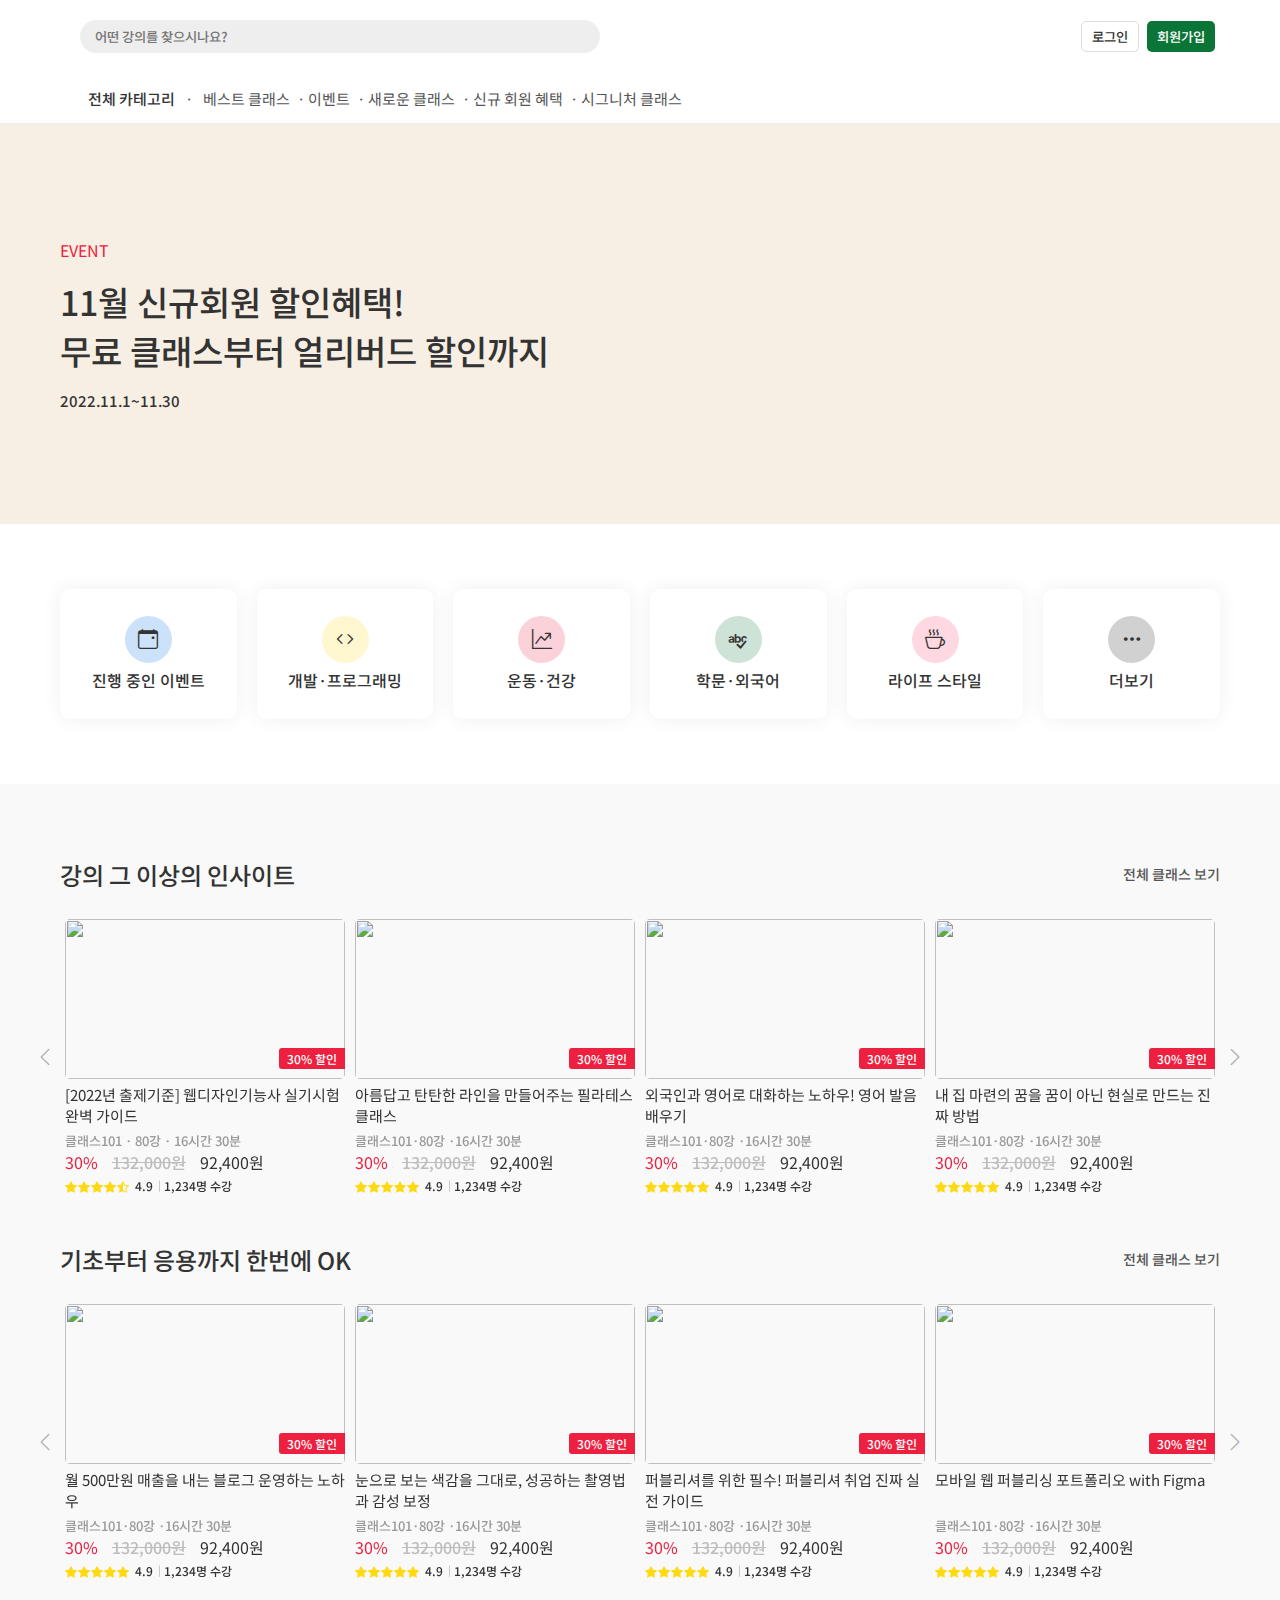
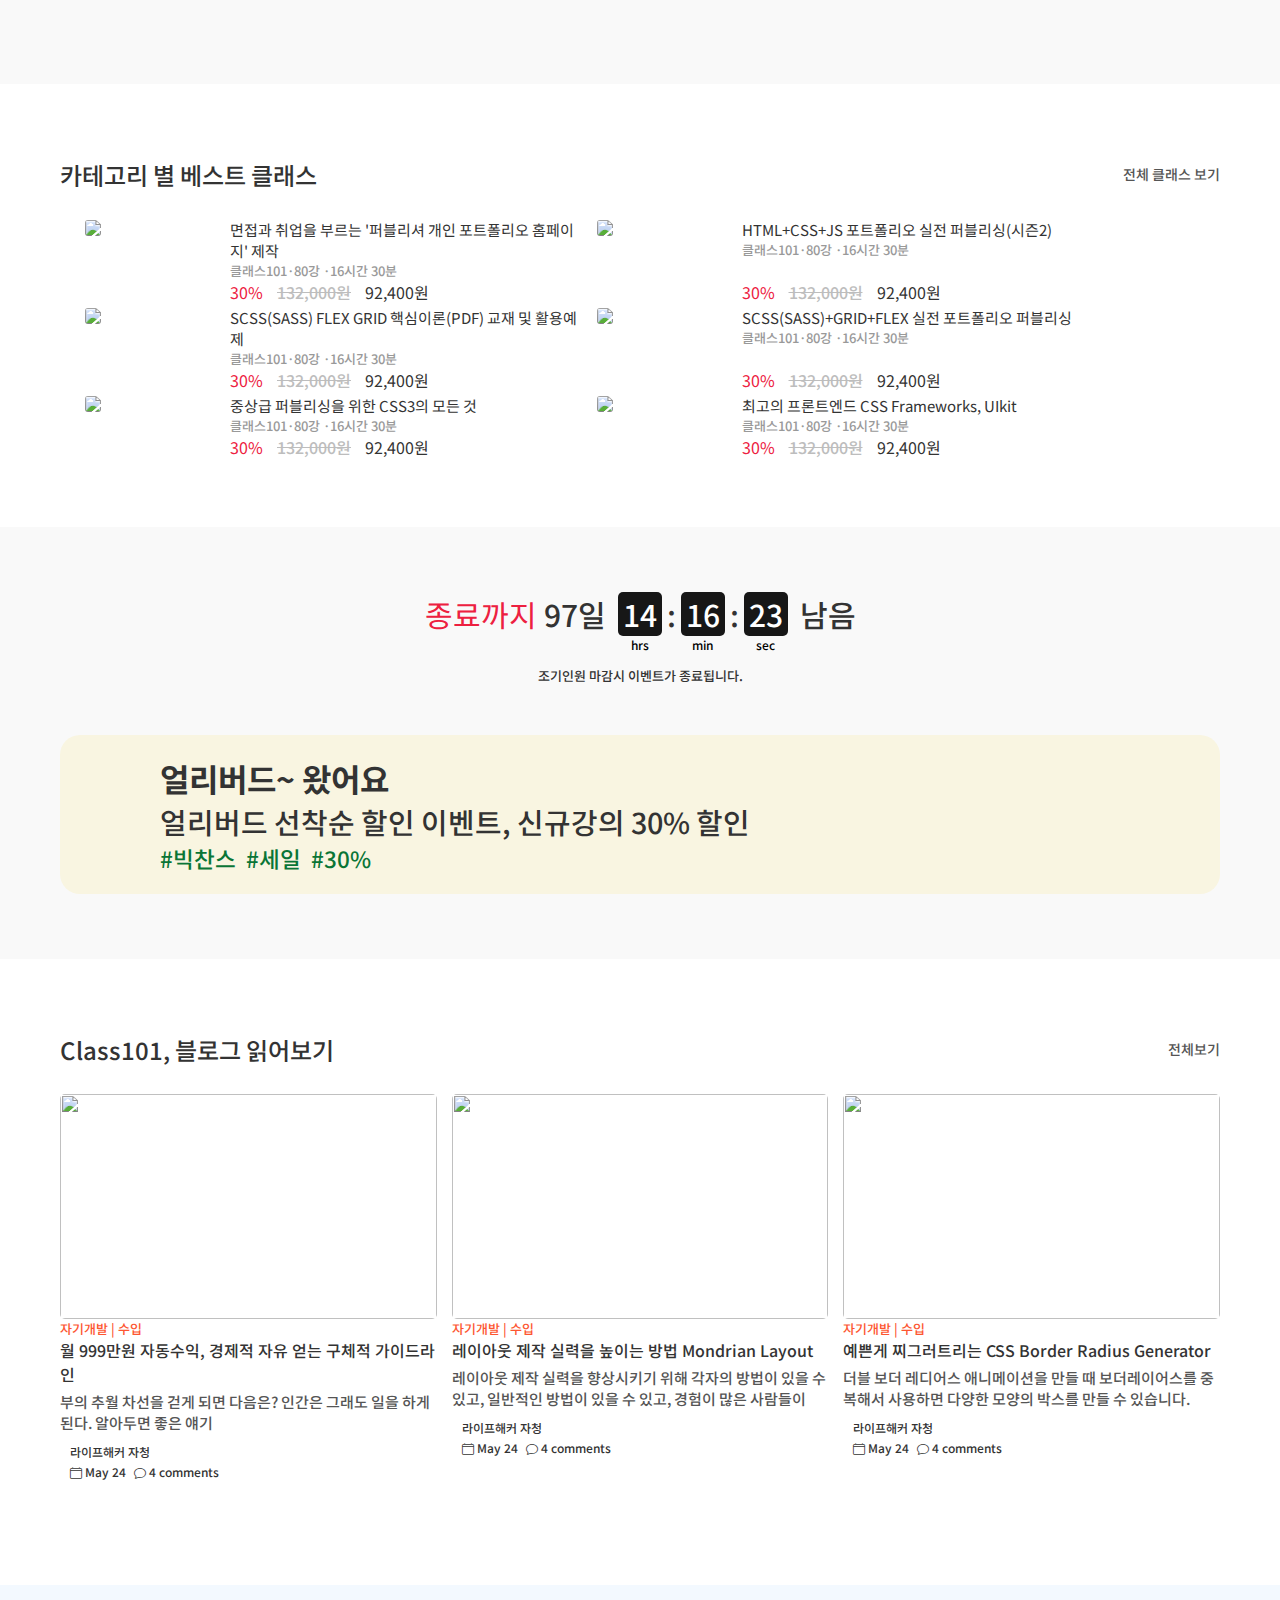
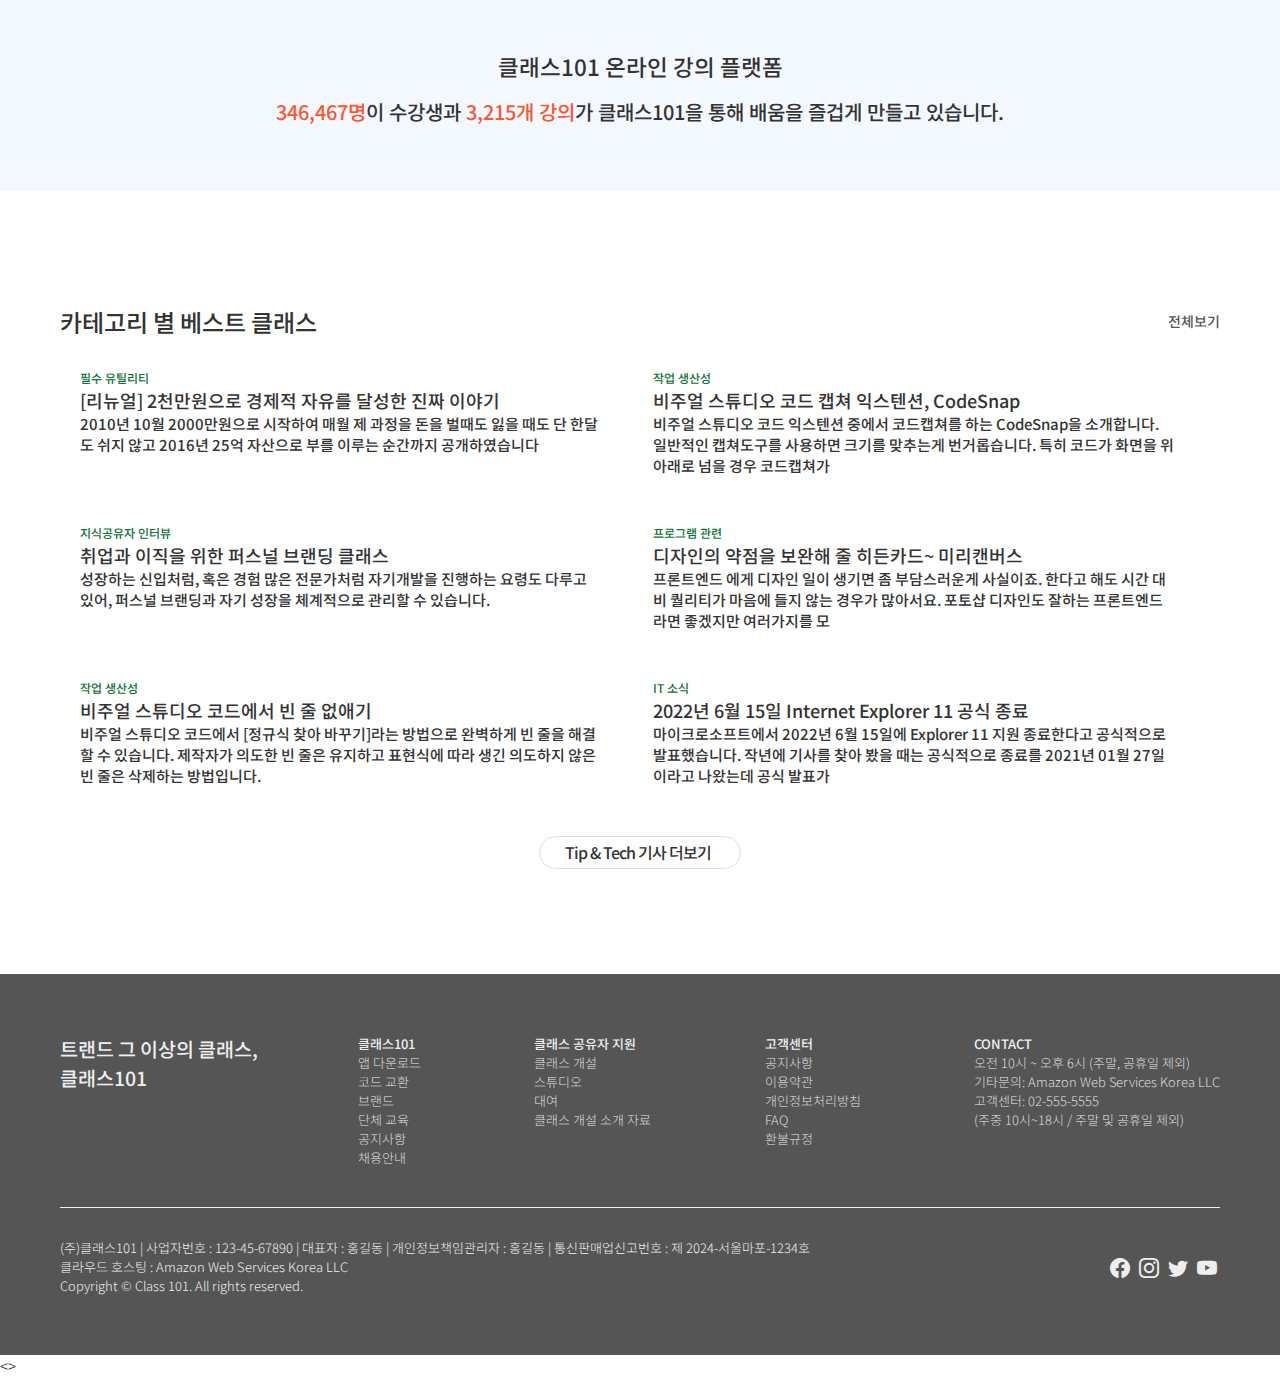
==== index.html @ 0125dda1 "Add files via upload" ====
<!DOCTYPE html>
<html lang="en">
<head>
  <meta charset="UTF-8">
  <meta name="viewport" content="width=device-width, initial-scale=1.0">
  <title>트랜드 그 이상의 클래스,  Class101</title>
  <link rel="icon" href="images/favicon.png">
    <!-- jQuery CDN -->
    <script src="https://code.jquery.com/jquery-3.5.1.min.js"></script>
    <!-- The Final Countdown -->
    <script src="script/the-final-countdown/jquery.countdown.min.js"></script>
    <!-- Slick Slider -->
    <link rel="stylesheet" href="script/slick/slick-theme.css">
    <link rel="stylesheet" href="script/slick/slick.css">
    <script src="script/slick/slick.min.js"></script>
    <!-- Custom CSS & JS -->
  <link rel="stylesheet" href="css/style.css">
  <link rel="stylesheet" href="css/responsive-mobile.css">
  <link rel="stylesheet" href="css/responsive-tablet.css">
</head>
<body>
<div class="container front">
  <!--Header-->
  <div class="header-include"></div>
  <!--section : Front Slider-->
  <section class="front-slider">
    <div class="front-slider-items">
      <div class="front-slider-item" style=" background-color: #F8EFE4;">
        <div class="front-slider-item-wrap">
          <div class="desc">
            <b>EVENT</b>
            <h1>11월 신규회원 할인혜택!<br>무료 클래스부터 얼리버드 할인까지</h1>
            <span>2022.11.1~11.30</span>
          </div>
          <div class="pic">
            <img src="images/ct-front-01.png" alt="">
          </div>
        </div>
      </div>
      <div class="front-slider-item" style="background-color: #f6e58d;">
        <div class="front-slider-item-wrap">
          <div class="desc">
            <b>추천 학습 로드맵</b>
            <h1>웹 퍼블리싱 입문부터 중상급까지<br>클래스101 퍼블리셔 취업 로드맵</h1>
          </div>
          <div class="pic"><img src="images/ct-front-02.png"></div>
        </div>
      </div>
      <div class="front-slider-item" style="background-color: #c8d6e5;">
        <div class="front-slider-item-wrap">
          <div class="desc">
            <b>A to Z</b>
            <h1>누구나 쉽게 이해하는 웹개발<br>수강생에게 인정받은 검증된 강의들</h1>
            <span>2022.11.1~11.30</span>
          </div>
          <div class="pic"><img src="images/ct-front-03.png"></div>
        </div>
      </div>
    </div>
  </section>
  <!--section : Category Shortcut-->
  <section class="catergory-shorcut">
    <div class="catergory-shorcut-inner">
      <div class="catergory-shorcut-items">
        <a href="/category-main.html" class="catergory-shorcut-item">
          <em>
            <i class="bi bi-calendar-event"></i>
          </em>
          <span>진행 중인 이벤트</span>
        <a href="/category-main.html" class="catergory-shorcut-item">
          <em>
            <i class="bi bi-code"></i>
          </em>
          <span>개발·프로그래밍</span>
        <a href="/category-main.html" class="catergory-shorcut-item">
          <em>
            <i class="bi bi-graph-up-arrow"></i>
          </em>
          <span>운동·건강</span>
        <a href="/category-main.html" class="catergory-shorcut-item">
          <em>
            <i class="bi bi-spellcheck"></i>
          </em>
          <span>학문·외국어</span>
        <a href="/category-main.html" class="catergory-shorcut-item">
          <em>
            <i class="bi bi-cup-hot"></i>
          </em>
          <span>라이프 스타일</span>
        <a href="/category-main.html" class="catergory-shorcut-item">
          <em>
            <i class="bi bi-three-dots"></i>
          </em>
          <span>더보기</span>
      </div>
      </a>
    </div>
  </section>
    <!-- Section : Focus Class -->
    <section class="focus-class">
      <div class="focus-class-inner">
        <div class="focus-class-content">
          <div class="front-header">
            <h2>강의 그 이상의 인사이트</h2>
            <a href="#one" class="btn-view-all">전체 클래스 보기</a>
          </div>
          <div class="focus-class-items">
            <div class="focus-class-item" onclick="location.href='class-detail.html'">
              <div class="thum">
                <img src="images/beyond-class-main-cover-01.png">
                <span class="badge discount">30% 할인</span>
              </div>
              <div class="overview">
                <h4>[2022년 출제기준] 웹디자인기능사 실기시험 완벽 가이드</h4>
                <div class="class-info">클래스101 · 80강  · 16시간 30분</div>
                <div class="class-price">
                  <span class="sale">30%</span>
                  <s class="price-prev">132,000원</s>
                  <span class="price-current">92,400원</span>
                </div>
                <div class="class-review">
                  <span class="stars">
                    <i class="bi bi-star-fill"></i>
                    <i class="bi bi-star-fill"></i>
                    <i class="bi bi-star-fill"></i>
                    <i class="bi bi-star-fill"></i>
                    <i class="bi bi-star-half"></i>
                  </span>
                  <span class="rating">4.9</span>
                  <span class="trainee">1,234명 수강</span>
                </div>
              </div>
            </div>
            <div class="focus-class-item" onclick="location.href='class-detail.html'">
              <div class="thum">
                <img src="images/beyond-class-main-cover-02.png">
                <span class="badge discount">30% 할인</span>
              </div>
              <div class="overview">
                <h4>아름답고 탄탄한 라인을 만들어주는 필라테스 클래스</h4>
                <div class="class-info">클래스101·80강 ·16시간 30분</div>
                <div class="class-price">
                  <span class="sale">30%</span>
                  <s class="price-prev">132,000원</s>
                  <span class="price-current">92,400원</span>
                </div>
                <div class="class-review">
                  <span class="stars">
                    <i class="bi bi-star-fill"></i>
                    <i class="bi bi-star-fill"></i>
                    <i class="bi bi-star-fill"></i>
                    <i class="bi bi-star-fill"></i>
                    <i class="bi bi-star-fill"></i>
                  </span>
                  <span class="rating">4.9</span>
                  <span class="trainee">1,234명 수강</span>
                </div>
              </div>
            </div>
            <div class="focus-class-item" onclick="location.href='class-detail.html'">
              <div class="thum">
                <img src="images/beyond-class-main-cover-03.png">
                <span class="badge discount">30% 할인</span>
              </div>
              <div class="overview">
                <h4>외국인과 영어로 대화하는 노하우! 영어 발음 배우기</h4>
                <div class="class-info">클래스101·80강 ·16시간 30분</div>
                <div class="class-price">
                  <span class="sale">30%</span>
                  <s class="price-prev">132,000원</s>
                  <span class="price-current">92,400원</span>
                </div>
                <div class="class-review">
                  <span class="stars">
                    <i class="bi bi-star-fill"></i>
                    <i class="bi bi-star-fill"></i>
                    <i class="bi bi-star-fill"></i>
                    <i class="bi bi-star-fill"></i>
                    <i class="bi bi-star-fill"></i>
                  </span>
                  <span class="rating">4.9</span>
                  <span class="trainee">1,234명 수강</span>
                </div>
              </div>
            </div>
            <div class="focus-class-item" onclick="location.href='class-detail.html'">
              <div class="thum">
                <img src="images/beyond-class-main-cover-04.png">
                <span class="badge discount">30% 할인</span>
              </div>
              <div class="overview">
                <h4>내 집 마련의 꿈을 꿈이 아닌 현실로 만드는 진짜 방법</h4>
                <div class="class-info">클래스101·80강 ·16시간 30분</div>
                <div class="class-price">
                  <span class="sale">30%</span>
                  <s class="price-prev">132,000원</s>
                  <span class="price-current">92,400원</span>
                </div>
                <div class="class-review">
                  <span class="stars">
                    <i class="bi bi-star-fill"></i>
                    <i class="bi bi-star-fill"></i>
                    <i class="bi bi-star-fill"></i>
                    <i class="bi bi-star-fill"></i>
                    <i class="bi bi-star-fill"></i>
                  </span>
                  <span class="rating">4.9</span>
                  <span class="trainee">1,234명 수강</span>
                </div>
              </div>
            </div>
            <div class="focus-class-item" onclick="location.href='class-detail.html'">
              <div class="thum">
                <img src="images/beyond-class-main-cover-05.png">
                <span class="badge discount">30% 할인</span>
              </div>
              <div class="overview">
                <h4>[2022년 출제기준] 웹디자인기능사 실기시험 완벽 가이드</h4>
                <div class="class-info">클래스101·80강 ·16시간 30분</div>
                <div class="class-price">
                  <span class="sale">30%</span>
                  <s class="price-prev">132,000원</s>
                  <span class="price-current">92,400원</span>
                </div>
                <div class="class-review">
                  <span class="stars">
                    <i class="bi bi-star-fill"></i>
                    <i class="bi bi-star-fill"></i>
                    <i class="bi bi-star-fill"></i>
                    <i class="bi bi-star-fill"></i>
                    <i class="bi bi-star-fill"></i>
                  </span>
                  <span class="rating">4.9</span>
                  <span class="trainee">1,234명 수강</span>
                </div>
              </div>
            </div>
            <div class="focus-class-item" onclick="location.href='class-detail.html'">
              <div class="thum">
                <img src="images/beyond-class-main-cover-06.png">
                <span class="badge discount">30% 할인</span>
              </div>
              <div class="overview">
                <h4>[2022년 출제기준] 웹디자인기능사 실기시험 완벽 가이드</h4>
                <div class="class-info">클래스101·80강 ·16시간 30분</div>
                <div class="class-price">
                  <span class="sale">30%</span>
                  <s class="price-prev">132,000원</s>
                  <span class="price-current">92,400원</span>
                </div>
                <div class="class-review">
                  <span class="stars">
                    <i class="bi bi-star-fill"></i>
                    <i class="bi bi-star-fill"></i>
                    <i class="bi bi-star-fill"></i>
                    <i class="bi bi-star-fill"></i>
                    <i class="bi bi-star-fill"></i>
                  </span>
                  <span class="rating">4.9</span>
                  <span class="trainee">1,234명 수강</span>
                </div>
              </div>
            </div>
            <div class="focus-class-item" onclick="location.href='class-detail.html'">
              <div class="thum">
                <img src="images/beyond-class-main-cover-07.png">
                <span class="badge discount">30% 할인</span>
              </div>
              <div class="overview">
                <h4>[2022년 출제기준] 웹디자인기능사 실기시험 완벽 가이드</h4>
                <div class="class-info">클래스101·80강 ·16시간 30분</div>
                <div class="class-price">
                  <span class="sale">30%</span>
                  <s class="price-prev">132,000원</s>
                  <span class="price-current">92,400원</span>
                </div>
                <div class="class-review">
                  <span class="stars">
                    <i class="bi bi-star-fill"></i>
                    <i class="bi bi-star-fill"></i>
                    <i class="bi bi-star-fill"></i>
                    <i class="bi bi-star-fill"></i>
                    <i class="bi bi-star-fill"></i>
                  </span>
                  <span class="rating">4.9</span>
                  <span class="trainee">1,234명 수강</span>
                </div>
              </div>
            </div>
            <div class="focus-class-item" onclick="location.href='class-detail.html'">
              <div class="thum">
                <img src="images/beyond-class-main-cover-08.png">
                <span class="badge discount">30% 할인</span>
              </div>
              <div class="overview">
                <h4>[2022년 출제기준] 웹디자인기능사 실기시험 완벽 가이드</h4>
                <div class="class-info">클래스101·80강 ·16시간 30분</div>
                <div class="class-price">
                  <span class="sale">30%</span>
                  <s class="price-prev">132,000원</s>
                  <span class="price-current">92,400원</span>
                </div>
                <div class="class-review">
                  <span class="stars">
                    <i class="bi bi-star-fill"></i>
                    <i class="bi bi-star-fill"></i>
                    <i class="bi bi-star-fill"></i>
                    <i class="bi bi-star-fill"></i>
                    <i class="bi bi-star-fill"></i>
                  </span>
                  <span class="rating">4.9</span>
                  <span class="trainee">1,234명 수강</span>
                </div>
              </div>
            </div>
          </div>
        </div>
        <div class="focus-class-content">
          <div class="front-header">
            <h2>기초부터 응용까지 한번에 OK</h2>
            <a href="#one" class="btn-view-all">전체 클래스 보기</a>
          </div>
          <div class="focus-class-items">
            <div class="focus-class-item" onclick="location.href='class-detail.html'">
              <div class="thum">
                <img src="images/basic-class-main-cover-01.png">
                <span class="badge discount">30% 할인</span>
              </div>
              <div class="overview">
                <h4>월 500만원 매출을 내는 블로그 운영하는 노하우</h4>
                <div class="class-info">클래스101·80강 ·16시간 30분</div>
                <div class="class-price">
                  <span class="sale">30%</span>
                  <s class="price-prev">132,000원</s>
                  <span class="price-current">92,400원</span>
                </div>
                <div class="class-review">
                  <span class="stars">
                    <i class="bi bi-star-fill"></i>
                    <i class="bi bi-star-fill"></i>
                    <i class="bi bi-star-fill"></i>
                    <i class="bi bi-star-fill"></i>
                    <i class="bi bi-star-fill"></i>
                  </span>
                  <span class="rating">4.9</span>
                  <span class="trainee">1,234명 수강</span>
                </div>
              </div>
            </div>
            <div class="focus-class-item" onclick="location.href='class-detail.html'">
              <div class="thum">
                <img src="images/basic-class-main-cover-02.png">
                <span class="badge discount">30% 할인</span>
              </div>
              <div class="overview">
                <h4>눈으로 보는 색감을 그대로, 성공하는 촬영법과 감성 보정</h4>
                <div class="class-info">클래스101·80강 ·16시간 30분</div>
                <div class="class-price">
                  <span class="sale">30%</span>
                  <s class="price-prev">132,000원</s>
                  <span class="price-current">92,400원</span>
                </div>
                <div class="class-review">
                  <span class="stars">
                    <i class="bi bi-star-fill"></i>
                    <i class="bi bi-star-fill"></i>
                    <i class="bi bi-star-fill"></i>
                    <i class="bi bi-star-fill"></i>
                    <i class="bi bi-star-fill"></i>
                  </span>
                  <span class="rating">4.9</span>
                  <span class="trainee">1,234명 수강</span>
                </div>
              </div>
            </div>
            <div class="focus-class-item" onclick="location.href='class-detail.html'">
              <div class="thum">
                <img src="images/basic-class-main-cover-03.png">
                <span class="badge discount">30% 할인</span>
              </div>
              <div class="overview">
                <h4>퍼블리셔를 위한 필수! 퍼블리셔 취업 진짜 실전 가이드</h4>
                <div class="class-info">클래스101·80강 ·16시간 30분</div>
                <div class="class-price">
                  <span class="sale">30%</span>
                  <s class="price-prev">132,000원</s>
                  <span class="price-current">92,400원</span>
                </div>
                <div class="class-review">
                  <span class="stars">
                    <i class="bi bi-star-fill"></i>
                    <i class="bi bi-star-fill"></i>
                    <i class="bi bi-star-fill"></i>
                    <i class="bi bi-star-fill"></i>
                    <i class="bi bi-star-fill"></i>
                  </span>
                  <span class="rating">4.9</span>
                  <span class="trainee">1,234명 수강</span>
                </div>
              </div>
            </div>
            <div class="focus-class-item" onclick="location.href='class-detail.html'">
              <div class="thum">
                <img src="images/basic-class-main-cover-04.png">
                <span class="badge discount">30% 할인</span>
              </div>
              <div class="overview">
                <h4>모바일 웹 퍼블리싱 포트폴리오 with Figma</h4>
                <div class="class-info">클래스101·80강 ·16시간 30분</div>
                <div class="class-price">
                  <span class="sale">30%</span>
                  <s class="price-prev">132,000원</s>
                  <span class="price-current">92,400원</span>
                </div>
                <div class="class-review">
                  <span class="stars">
                    <i class="bi bi-star-fill"></i>
                    <i class="bi bi-star-fill"></i>
                    <i class="bi bi-star-fill"></i>
                    <i class="bi bi-star-fill"></i>
                    <i class="bi bi-star-fill"></i>
                  </span>
                  <span class="rating">4.9</span>
                  <span class="trainee">1,234명 수강</span>
                </div>
              </div>
            </div>
            <div class="focus-class-item" onclick="location.href='class-detail.html'">
              <div class="thum">
                <img src="images/basic-class-main-cover-05.png">
                <span class="badge discount">30% 할인</span>
              </div>
              <div class="overview">
                <h4>[2022년 출제기준] 웹디자인기능사 실기시험 완벽 가이드</h4>
                <div class="class-info">클래스101·80강 ·16시간 30분</div>
                <div class="class-price">
                  <span class="sale">30%</span>
                  <s class="price-prev">132,000원</s>
                  <span class="price-current">92,400원</span>
                </div>
                <div class="class-review">
                  <span class="stars">
                    <i class="bi bi-star-fill"></i>
                    <i class="bi bi-star-fill"></i>
                    <i class="bi bi-star-fill"></i>
                    <i class="bi bi-star-fill"></i>
                    <i class="bi bi-star-fill"></i>
                  </span>
                  <span class="rating">4.9</span>
                  <span class="trainee">1,234명 수강</span>
                </div>
              </div>
            </div>
            <div class="focus-class-item" onclick="location.href='class-detail.html'">
              <div class="thum">
                <img src="images/basic-class-main-cover-06.png">
                <span class="badge discount">30% 할인</span>
              </div>
              <div class="overview">
                <h4>[2022년 출제기준] 웹디자인기능사 실기시험 완벽 가이드</h4>
                <div class="class-info">클래스101·80강 ·16시간 30분</div>
                <div class="class-price">
                  <span class="sale">30%</span>
                  <s class="price-prev">132,000원</s>
                  <span class="price-current">92,400원</span>
                </div>
                <div class="class-review">
                  <span class="stars">
                    <i class="bi bi-star-fill"></i>
                    <i class="bi bi-star-fill"></i>
                    <i class="bi bi-star-fill"></i>
                    <i class="bi bi-star-fill"></i>
                    <i class="bi bi-star-fill"></i>
                  </span>
                  <span class="rating">4.9</span>
                  <span class="trainee">1,234명 수강</span>
                </div>
              </div>
            </div>
            <div class="focus-class-item" onclick="location.href='class-detail.html'">
              <div class="thum">
                <img src="images/basic-class-main-cover-07.png">
                <span class="badge discount">30% 할인</span>
              </div>
              <div class="overview">
                <h4>[2022년 출제기준] 웹디자인기능사 실기시험 완벽 가이드</h4>
                <div class="class-info">클래스101·80강 ·16시간 30분</div>
                <div class="class-price">
                  <span class="sale">30%</span>
                  <s class="price-prev">132,000원</s>
                  <span class="price-current">92,400원</span>
                </div>
                <div class="class-review">
                  <span class="stars">
                    <i class="bi bi-star-fill"></i>
                    <i class="bi bi-star-fill"></i>
                    <i class="bi bi-star-fill"></i>
                    <i class="bi bi-star-fill"></i>
                    <i class="bi bi-star-fill"></i>
                  </span>
                  <span class="rating">4.9</span>
                  <span class="trainee">1,234명 수강</span>
                </div>
              </div>
            </div>
            <div class="focus-class-item" onclick="location.href='class-detail.html'">
              <div class="thum">
                <img src="images/basic-class-main-cover-08.png">
                <span class="badge discount">30% 할인</span>
              </div>
              <div class="overview">
                <h4>[2022년 출제기준] 웹디자인기능사 실기시험 완벽 가이드</h4>
                <div class="class-info">클래스101·80강 ·16시간 30분</div>
                <div class="class-price">
                  <span class="sale">30%</span>
                  <s class="price-prev">132,000원</s>
                  <span class="price-current">92,400원</span>
                </div>
                <div class="class-review">
                  <span class="stars">
                    <i class="bi bi-star-fill"></i>
                    <i class="bi bi-star-fill"></i>
                    <i class="bi bi-star-fill"></i>
                    <i class="bi bi-star-fill"></i>
                    <i class="bi bi-star-fill"></i>
                  </span>
                  <span class="rating">4.9</span>
                  <span class="trainee">1,234명 수강</span>
                </div>
              </div>
            </div>
          </div>
        </div>
      </div>
    </section>
    <!-- Section : Best Class -->
    <section class="best-class">
      <div class="best-class-inner">
        <div class="best-class-content">
          <div class="front-header">
            <h2>카테고리 별 베스트 클래스</h2>
            <a href="#none">전체 클래스 보기</a>
          </div>
          <div class="best-class-wrap">
            <div class="invite-banner">
              <a href="#none"><img src="images/banner-invitation.png" alt=""></a>
            </div>
            <div class="invite-banner-tablet">
              <a href="#none"><img src="images/banner-invitation-tablet.png" alt=""></a>
            </div>
            <div class="best-class-items-outer">
              <div class="best-class-items">
                <div class="best-class-item" onclick="location.href='class-detail.html'">
                  <div class="thum">
                    <img src="images/best-class-main-cover-01.png">
                  </div>
                  <div class="overview">
                    <h4>면접과 취업을 부르는 '퍼블리셔 개인 포트폴리오 홈페이지' 제작</h4>
                    <div class="class-info">클래스101·80강 ·16시간 30분</div>
                    <div class="class-price">
                      <span class="sale">30%</span>
                      <s class="price-prev">132,000원</s>
                      <span class="price-current">92,400원</span>
                    </div>
                  </div>
                </div>
                <div class="best-class-item" onclick="location.href='class-detail.html'">
                  <div class="thum">
                    <img src="images/best-class-main-cover-02.png">
                  </div>
                  <div class="overview">
                    <h4>HTML+CSS+JS 포트폴리오 실전 퍼블리싱(시즌2)</h4>
                    <div class="class-info">클래스101·80강 ·16시간 30분</div>
                    <div class="class-price">
                      <span class="sale">30%</span>
                      <s class="price-prev">132,000원</s>
                      <span class="price-current">92,400원</span>
                    </div>
                  </div>
                </div>
              </div>
              <div class="best-class-items">
                <div class="best-class-item" onclick="location.href='class-detail.html'">
                  <div class="thum">
                    <img src="images/best-class-main-cover-03.png">
                  </div>
                  <div class="overview">
                    <h4>SCSS(SASS) FLEX GRID 핵심이론(PDF) 교재 및 활용예제</h4>
                    <div class="class-info">클래스101·80강 ·16시간 30분</div>
                    <div class="class-price">
                      <span class="sale">30%</span>
                      <s class="price-prev">132,000원</s>
                      <span class="price-current">92,400원</span>
                    </div>
                  </div>
                </div>
                <div class="best-class-item" onclick="location.href='class-detail.html'">
                  <div class="thum">
                    <img src="images/best-class-main-cover-04.png">
                  </div>
                  <div class="overview">
                    <h4>SCSS(SASS)+GRID+FLEX 실전 포트폴리오 퍼블리싱</h4>
                    <div class="class-info">클래스101·80강 ·16시간 30분</div>
                    <div class="class-price">
                      <span class="sale">30%</span>
                      <s class="price-prev">132,000원</s>
                      <span class="price-current">92,400원</span>
                    </div>
                  </div>
                </div>
              </div>
              <div class="best-class-items">
                <div class="best-class-item" onclick="location.href='class-detail.html'">
                  <div class="thum">
                    <img src="images/best-class-main-cover-05.png">
                  </div>
                  <div class="overview">
                    <h4>중상급 퍼블리싱을 위한 CSS3의 모든 것</h4>
                    <div class="class-info">클래스101·80강 ·16시간 30분</div>
                    <div class="class-price">
                      <span class="sale">30%</span>
                      <s class="price-prev">132,000원</s>
                      <span class="price-current">92,400원</span>
                    </div>
                  </div>
                </div>
                <div class="best-class-item" onclick="location.href='class-detail.html'">
                  <div class="thum">
                    <img src="images/best-class-main-cover-06.png">
                  </div>
                  <div class="overview">
                    <h4>최고의 프론트엔드 CSS Frameworks, UIkit</h4>
                    <div class="class-info">클래스101·80강 ·16시간 30분</div>
                    <div class="class-price">
                      <span class="sale">30%</span>
                      <s class="price-prev">132,000원</s>
                      <span class="price-current">92,400원</span>
                    </div>
                  </div>
                </div>
              </div>
            </div>
          </div>
        </div>
      </div>
    </section>
  <!--section : Eary-bird-->
  <section class="early-bird">
    <div class="early-bird-inner">
      <div class="early-bird-content">
        <div class="coundown-wrap">
          <!-- The Final Countdown -->
          <div id="early-bird-countdown"></div>
          <!-- The Final Countdown -->
          <span class="early-bird-info">조기인원 마감시 이벤트가 종료됩니다.</span>
        </div>
        <div class="early-bird-banner">
          <div class="banner-about">
            <h1>얼리버드~ 왔어요<span>얼리버드 선착순 할인 이벤트, 신규강의 30% 할인</span></h1>
            <h2 class="hash-tag">#빅찬스  #세일  #30%</h2>
          </div>
          <div class="banner-thum">
            <img src="images/banner-early-bird-01.png" alt="">
          </div>
        </div>
      </div>
    </div>
  </section>
  <!--section : Blog-->
  <section class="blog">
    <div class="blog-inner">
      <div class="blog-content">
        <div class="front-header">
          <h2>Class101, 블로그 읽어보기</h2>
          <a href="#none" class="btn-view-all">전체보기</a>
        </div>
        <div class="blog-items">
          <div class="blog-item">
            <div class="thum">
              <img src="images/blog-cover-01.png" alt="">
            </div>
            <div class="desc">
              <div class="blog-sort">자기개발 | 수입</div>
              <div class="blog-outline">
                <h4>월 999만원 자동수익, 경제적 자유 얻는 구체적 가이드라인</h4>
                <p>
                  부의 추월 차선을 걷게 되면 다음은? 인간은 그래도 일을 하게 된다.  알아두면 좋은 얘기
                </p>
              </div>
              <div class="blog-writer">
                <div class="writer-avatar">
                  <img src="images/mentor-avatar-01.png" alt="">
                </div>
                <div class="writer-info">
                  <span>라이프해커 자청</span>
                  <div class="date-comment">
                    <span>
                      <i class="bi bi-calendar4"></i>
                      May 24
                    </span>
                    <span>
                      <i class="bi bi-chat"></i>
                      4 comments
                    </span>
                  </div>
                </div>
              </div>
            </div>
          </div>
          <div class="blog-item">
            <div class="thum">
              <img src="images/blog-cover-02.png" alt="">
            </div>
            <div class="desc">
              <div class="blog-sort">자기개발 | 수입</div>
              <div class="blog-outline">
                <h4>레이아웃 제작 실력을 높이는 방법 Mondrian Layout</h4>
                <p>
                  레이아웃 제작 실력을 향상시키기 위해 각자의 방법이 있을 수 있고, 일반적인 방법이 있을 수 있고, 경험이 많은 사람들이 
                </p>
              </div>
              <div class="blog-writer">
                <div class="writer-avatar">
                  <img src="images/mentor-avatar-02.png" alt="">
                </div>
                <div class="writer-info">
                  <span>라이프해커 자청</span>
                  <div class="date-comment">
                    <span>
                      <i class="bi bi-calendar4"></i>
                      May 24
                    </span>
                    <span>
                      <i class="bi bi-chat"></i>
                      4 comments
                    </span>
                  </div>
                </div>
              </div>
            </div>
          </div>
          <div class="blog-item">
            <div class="thum">
              <img src="images/blog-cover-03.png" alt="">
            </div>
            <div class="desc">
              <div class="blog-sort">자기개발 | 수입</div>
              <div class="blog-outline">
                <h4>예쁜게 찌그러트리는 CSS Border Radius Generator</h4>
                <p>
                  더블 보더 레디어스 애니메이션을 만들 때 보더레이어스를 중복해서 사용하면 다양한 모양의 박스를 만들 수 있습니다.
                </p>
              </div>
              <div class="blog-writer">
                <div class="writer-avatar">
                  <img src="images/mentor-avatar-03.png" alt="">
                </div>
                <div class="writer-info">
                  <span>라이프해커 자청</span>
                  <div class="date-comment">
                    <span>
                      <i class="bi bi-calendar4"></i>
                      May 24
                    </span>
                    <span>
                      <i class="bi bi-chat"></i>
                      4 comments
                    </span>
                  </div>
                </div>
              </div>
            </div>
          </div>
        </div>
      </div>
    </div>
  </section>
  <!--section : Slogan-->
  <section class="slogan">
    <div class="slogan-inner">
      <div class="slogan-content">
        <h2>클래스101 온라인 강의 플랫폼</h2>
        <span><em>346,467명</em>이 수강생과 <em>3,215개 강의</em>가 클래스101을 통해 배움을 즐겁게 만들고 있습니다.</span>
      </div>
    </div>
  </section>
  <!--section : Tip-tech-->
  <section class="tip-tech">
    <div class="tip-tech-inner">
      <div class="tip-tech-content">
        <div class="front-header">
          <h2>카테고리 별 베스트 클래스</h2>
          <a href="#none">전체보기</a>
        </div>
        <div class="tip-tech-wrap">
          <div class="tip-tech-items">
            <div class="tip-tech-item">
              <div class="tip-tech-info">
                <span class="tip-tech-sort2">필수 유틸리티</span>
                <h3>
                  [리뉴얼] 2천만원으로 경제적 자유를 달성한 진짜 이야기
                </h3>
                <p>
                  2010년 10월 2000만원으로 시작하여 매월 제 과정을 돈을 벌때도 잃을 때도 단 한달도 쉬지 않고 2016년 25억 자산으로 부를 이루는 순간까지 공개하였습니다
                </p>
              </div>
              <div class="thumb">
                <img src="images/tip-tech-cover-01.jpg" alt="">
              </div>
            </div>
            <div class="tip-tech-item">
              <div class="tip-tech-info">
                <span class="tip-tech-sort2">작업 생산성</span>
                <h3>
                  비주얼 스튜디오 코드 캡쳐 익스텐션, CodeSnap
                </h3>
                <p>
                  비주얼 스튜디오 코드 익스텐션 중에서 코드캡쳐를 하는 CodeSnap을 소개합니다.
                  일반적인 캡쳐도구를 사용하면 크기를 맞추는게 번거롭습니다.
                  특히 코드가 화면을 위아래로 넘을 경우 코드캡쳐가
                </p>
              </div>
              <div class="thumb">
                <img src="images/tip-tech-cover-02.jpg" alt="">
              </div>
            </div>
            <div class="tip-tech-item">
              <div class="tip-tech-info">
                <span class="tip-tech-sort2">지식공유자 인터뷰</span>
                <h3>
                  취업과 이직을 위한 퍼스널 브랜딩 클래스
                </h3>
                <p>
                  성장하는 신입처럼, 혹은 경험 많은 전문가처럼 자기개발을 진행하는 요령도 다루고 있어, 퍼스널 브랜딩과 자기 성장을 체계적으로 관리할 수 있습니다.
                </p>
              </div>
              <div class="thumb">
                <img src="images/tip-tech-cover-03.jpg" alt="">
              </div>
            </div>
            <div class="tip-tech-item">
              <div class="tip-tech-info">
                <span class="tip-tech-sort2">프로그램 관련</span>
                <h3>
                  디자인의 약점을 보완해 줄 히든카드~ 미리캔버스
                </h3>
                <p>
                  프론트엔드 에게 디자인 일이 생기면 좀 부담스러운게 사실이죠.
                  한다고 해도 시간 대비 퀄리티가 마음에 들지 않는 경우가 많아서요. 포토샵 디자인도 잘하는 프론트엔드 라면 좋겠지만 여러가지를 모
                  
                </p>
              </div>
              <div class="thumb">
                <img src="images/tip-tech-cover-04.jpg" alt="">
              </div>
            </div>
            <div class="tip-tech-item">
              <div class="tip-tech-info">
                <span class="tip-tech-sort2">작업 생산성</span>
                <h3>
                  비주얼 스튜디오 코드에서 빈 줄 없애기
                </h3>
                <p>
                  비주얼 스튜디오 코드에서 [정규식 찾아 바꾸기]라는 방법으로 완벽하게 빈 줄을 해결할 수 있습니다. 제작자가 의도한 빈 줄은 유지하고 표현식에 따라 생긴 의도하지 않은 빈 줄은 삭제하는 방법입니다. 

                </p>
              </div>
              <div class="thumb">
                <img src="images/tip-tech-cover-05.jpg" alt="">
              </div>
            </div>
            <div class="tip-tech-item">
              <div class="tip-tech-info">
                <span class="tip-tech-sort2">IT 소식</span>
                <h3>
                  2022년 6월 15일 Internet Explorer 11 공식 종료
                </h3>
                <p>
                  마이크로소프트에서 2022년 6월 15일에 Explorer 11 지원 종료한다고 공식적으로 발표했습니다. 작년에 기사를 찾아 봤을 때는 공식적으로 종료를 2021년 01월 27일이라고 나왔는데 공식 발표가

                </p>
              </div>
              <div class="thumb">
                <img src="images/tip-tech-cover-06.jpg" alt="">
              </div>
            </div>
          </div>
        </div>
        <a href="" class="btn-tip-tech">Tip & Tech 기사 더보기</a>
      </div>
    </div>
  </section>
  <!--footer-->
<div class="footer-include"></div>
</div>
<script>
  /* Include Files */
  $('.header-include').load('include/header.html', function(){

  /* Mega Navigation : Mobile & PC Width Check */
  $(window).resize(function(){
  /* 디바이스 너비가 767 이상 일 때(태블릿, PC) */
  if($(window).innerWidth() > 767) {
    $('.trigger').click(function(){
      $(this).toggleClass('active');
      $('.mega-navi').stop().slideToggle(300);
    })
    $('section').click(function(){
      $('.mega-navi').stop().slideUp(300);
    });
    }
    /* 디바이스 너비가 767 이하 일 때(모바일) */
    else if($(window).innerWidth() < 767) {
    $('.trigger').click(function(){
      $('.mega-navi').animate({'left': 0}, 300);
    });
    $('section, .btn-mega-navi-close').click(function(){
      $('.mega-navi').animate({'left': -300}, 300);
    });
    }
    }).resize();

    /* Member Register */
    $('.toggle-pw').click(function(){
    // Toggle Icon Shape
    $(this).toggleClass('bi-eye');
    // Toggle Input Type
    var inputType = $(this).parent().children('input').attr('type');
    if(inputType == 'password') {
    $(this).parent().children('input').attr('type', 'text');
    }
    else {
    $(this).parent().children('input').attr('type', 'password');
    }
    });

    /* Header Login Modal */
    $('.btn-login, .login-member a').click(function(){
    $('.member-login-overlay').fadeIn();
    $('body').addClass('active');
    });
    $('.member-login .btn-modal-close').click(function(){
    $('.member-login-overlay').fadeOut();
    $('body').removeClass('active');
    });

    /* After Login Header UI */
    $('.btn-member-primary').click(function(){
    $('.member-login-overlay').fadeOut();
    $('.user-alarm').show();
    $('.login-register-buttons').hide();
    $('body').removeClass('active');
    })

    /* Mega Navi */
    $('.mega-navi-item b').click(function(){
    $('.mega-navi-item-wrap').slideUp(200);
    $(this).next().stop().slideDown(200);
    $(this).addClass('active');
    $(this).parent().siblings().children('b').removeClass('active');
    })

  });

  $('.footer-include').load('include/footer.html', function(){
    /* Footer LNB */
    $('.link-item-title').click(function(){
    $(this).next().stop().slideToggle(200);
    $(this).toggleClass('active');
    })
    /* Company Info Trigger */
    $('.company-info-trigger').click(function(){
    $('address').toggle();
    })
  });
</script>
<script src="script/costom.js"></script>
</body>
<>
---- css/style.css ----
@charset "UTF-8";
/*Import Local Scss Files*/
/* Font Icon : Bootstrap Icons */
@import url("https://cdn.jsdelivr.net/npm/bootstrap-icons@1.10.5/font/bootstrap-icons.css");
/* Google Web Fonts */
@import url("https://fonts.googleapis.com/css2?family=Noto+Sans+KR:wght@100;300;400;500;700;900&display=swap");
@import url("https://fonts.googleapis.com/css2?family=Raleway:wght@100;200;300;400;500;600;700;800;900&display=swap");
/* Setting Variables : Font Family */
/* Setting Variables : Text Color */
/* Setting Variables : Object Color */
* {
  box-sizing: border-box;
  outline: none;
}

a {
  text-decoration: none;
  color: inherit;
}

h1, h2, h3, h4, h5, h6 {
  margin: 0;
  font-weight: 500;
}

button {
  cursor: pointer;
}

input {
  border: none;
}

li {
  list-style: none;
}

/*Mixin Group*/
* {
  font-family: "Noto Sans KR", sans-serif;
  color: #333333;
  font-weight: 500;
  margin: 0;
  padding: 0;
}

body {
  font-weight: 300;
  margin: 0;
  font-size: 15px;
}

body.active {
  overflow: hidden;
}

/*########## Comon CSS ##########*/
section:not(.front-slider) {
  padding: 65px 0;
}

[class*=inner] {
  width: 1160px;
  margin: auto;
}

.front-header {
  display: flex;
  justify-content: space-between;
  align-items: center;
  height: 50px;
  margin-bottom: 20px;
}
.front-header h2 {
  font-size: 24px;
  font-weight: 500;
}
.front-header a {
  font-size: 14px;
  color: #555555;
}

/*Header*/
header {
  display: flex;
  flex-direction: column;
  justify-content: center;
  border-bottom: 1px solid #EEEEEE;
  position: relative;
  z-index: 100;
  width: 100%;
}
header.active {
  position: fixed;
  box-shadow: 0 0 5px rgba(51, 51, 51, 0.1);
  background-color: #fff;
}
header .header-inner {
  width: 1160px;
}
header .header-inner .logo-search {
  display: flex;
  gap: 20px;
  padding: 20px 0;
  align-items: center;
}
.search, .search-mobile {
  position: relative;
  width: 520px;
}
.search input, .search-mobile input {
  width: 100%;
  background-color: #EEEEEE;
  padding: 7px;
  border-radius: 50px;
  padding-left: 15px;
}
.search input:focus::placeholder, .search-mobile input:focus::placeholder {
  visibility: hidden;
}
.search input:focus, .search-mobile input:focus {
  border-color: rgba(0, 107, 229, 0.5);
  background-color: #ffffff;
  box-shadow: 0 0 5px rgba(0, 107, 229, 0.5);
}
.search input:focus + img, .search-mobile input:focus + img {
  filter: invert(41%) sepia(67%) saturate(4360%) hue-rotate(196deg) brightness(85%) contrast(114%);
}
.search img, .search-mobile img {
  position: absolute;
  top: 50%;
  right: 16px;
  transform: translateY(-50%);
  cursor: pointer;
}

header .header-inner .logo-search .login-register-buttons {
  margin-left: auto;
}
header .header-inner .logo-search .login-register-buttons button {
  border: 1px solid #DDDDDD;
  border-radius: 5px;
  padding: 5px 10px;
  margin-right: 5px;
  background-color: transparent;
}
header .header-inner .logo-search .login-register-buttons button.btn-register {
  background-color: #0a7536;
  color: #ffffff;
  border: transparent;
  padding: 6px 10px;
}
header .header-inner .logo-search .user-alarm {
  margin-left: auto;
  display: none;
}
header .header-inner .logo-search .user-alarm span {
  margin-right: 10px;
  vertical-align: middle;
  width: 20px;
  position: relative;
}
header .header-inner .logo-search .user-alarm span .bi {
  font-size: 20px;
}
header .header-inner .logo-search .user-alarm span em {
  position: absolute;
  width: 15px;
  height: 15px;
  background-color: #ff3c6d;
  border-radius: 50%;
  right: 0;
  text-align: center;
  line-height: 12px;
}
header .header-inner .logo-search .user-alarm span em::before {
  content: attr(data-count);
  color: #ffffff;
  font-style: normal;
  font-size: 11px;
}
header .header-inner .logo-search .user-alarm .avatar img {
  height: 28px;
  border-radius: 50%;
}
header .header-inner .gnb {
  height: 50px;
  display: flex;
  align-items: center;
  gap: 10px;
}
header .header-inner .gnb a {
  font-weight: 400;
  color: #555555;
}
header .header-inner .gnb a::after {
  content: "·";
  padding-left: 7px;
}
header .header-inner .gnb a:last-child::after {
  display: none;
}
header .header-inner .gnb a:hover:not(.trigger) {
  color: #ED2040;
}
header .header-inner .gnb .trigger::before {
  content: "";
  background: url("../images/icon-category.png");
  width: 20px;
  height: 18px;
  display: inline-block;
  margin-right: 5px;
  transform: translateY(4px);
}
header .mega-navi {
  position: absolute;
  left: 0;
  right: 0;
  top: 100%;
  background-color: #333333;
  display: none;
  flex-direction: column;
  justify-content: flex-start;
}
header .mega-navi .search-mobile {
  display: none;
}
header .mega-navi .btn-mega-navi-close {
  display: none;
}
header .mega-navi .mega-navi-inner {
  width: 1160px;
  margin: 0 auto;
  padding: 20px 0;
  display: flex;
  justify-content: space-between;
}
header .mega-navi .mega-navi-inner .mega-navi-item {
  color: #ffffff;
  font-size: 14px;
  font-weight: 300;
  line-height: 1.5em;
  flex: 1;
}
header .mega-navi .mega-navi-inner .mega-navi-item b {
  color: #ffffff;
  font-weight: 500;
}
header .mega-navi .mega-navi-inner .mega-navi-item .mega-navi-item-wrap a {
  display: block;
  color: #BDBDBD;
}
header .mega-navi .mega-navi-inner .mega-navi-item .mega-navi-item-wrap a:hover {
  text-decoration: underline;
}

/*section : Front Slider*/
.front-slider .front-slider-items .front-slider-item {
  cursor: pointer;
}
.front-slider .front-slider-items .front-slider-item .front-slider-item-wrap {
  width: 1160px;
  margin: auto;
  display: flex;
  justify-content: space-between;
  align-items: center;
  height: 400px;
}
.front-slider .front-slider-items .front-slider-item .front-slider-item-wrap .desc {
  font-family: "SpoqaHanSansNeo-Regular";
}
.front-slider .front-slider-items .front-slider-item .front-slider-item-wrap .desc b {
  font-size: 16px;
  font-weight: normal;
  color: #ED2040;
}
.front-slider .front-slider-items .front-slider-item .front-slider-item-wrap .desc h1 {
  font-size: 34px;
  margin: 15px 0;
}
.front-slider .front-slider-items .front-slider-item .front-slider-item-wrap .desc span {
  font-size: 15px;
}
.front-slider .front-slider-items .front-slider-item .front-slider-item-wrap .pic img {
  height: 350px;
}

/*section : Category Shortcut*/
.catergory-shorcut .catergory-shorcut-inner .catergory-shorcut-items {
  display: flex;
  gap: 20px;
  flex-wrap: nowrap;
}
.catergory-shorcut .catergory-shorcut-inner .catergory-shorcut-items .catergory-shorcut-item {
  flex: 1;
  height: 130px;
  display: flex;
  flex-direction: column;
  justify-content: center;
  align-items: center;
  border-radius: 10px;
  box-shadow: 0 0 20px rgba(0, 0, 0, 0.062745098);
}
.catergory-shorcut .catergory-shorcut-inner .catergory-shorcut-items .catergory-shorcut-item em {
  font-size: 20px;
  width: 47px;
  height: 47px;
  text-align: center;
  color: #333333;
  border-radius: 50%;
  display: flex;
  justify-content: center;
  align-items: center;
}
.catergory-shorcut .catergory-shorcut-inner .catergory-shorcut-items .catergory-shorcut-item em .bi {
  transform: translateY(-2px);
}
.catergory-shorcut .catergory-shorcut-inner .catergory-shorcut-items .catergory-shorcut-item span {
  font-size: 16px;
  margin-top: 5px;
}
.catergory-shorcut .catergory-shorcut-inner .catergory-shorcut-items .catergory-shorcut-item:nth-child(1) em {
  background-color: rgba(0, 107, 229, 0.2);
}
.catergory-shorcut .catergory-shorcut-inner .catergory-shorcut-items .catergory-shorcut-item:nth-child(2) em {
  background-color: rgba(255, 217, 18, 0.2);
}
.catergory-shorcut .catergory-shorcut-inner .catergory-shorcut-items .catergory-shorcut-item:nth-child(3) em {
  background-color: rgba(237, 32, 64, 0.2);
}
.catergory-shorcut .catergory-shorcut-inner .catergory-shorcut-items .catergory-shorcut-item:nth-child(4) em {
  background-color: rgba(10, 117, 54, 0.2);
}
.catergory-shorcut .catergory-shorcut-inner .catergory-shorcut-items .catergory-shorcut-item:nth-child(5) em {
  background-color: rgba(255, 60, 109, 0.2);
}
.catergory-shorcut .catergory-shorcut-inner .catergory-shorcut-items .catergory-shorcut-item:nth-child(6) em {
  background-color: rgba(23, 23, 23, 0.2);
}

/*section : Focus Class*/
.focus-class {
  background-color: #F9F9F9;
}
.focus-class .focus-class-inner .focus-class-content {
  margin-bottom: 40px;
}
.focus-class-items {
  /* Custom CSS : Slick - 아이템 간격 조절 */
  /* Custom CSS : Slick - 다음 이전 아이콘 */
}
.focus-class-items .slide-list {
  margin: 0 -5px;
}
.focus-class-items .slick-slide {
  margin: 0 5px;
}
.focus-class-items .slick-next:before,
.focus-class-items .slick-prev:before {
  content: "\f285";
  font-family: bootstrap-icons;
  color: #999999;
  display: inline-block;
}
.focus-class-items .slick-prev:before {
  transform: rotateY(180deg);
}
.focus-class-items .focus-class-item {
  cursor: pointer;
}
.focus-class-items .focus-class-item .thum {
  height: 160px;
  width: 100%;
  position: relative;
}
.focus-class-items .focus-class-item .thum img {
  border-radius: 5px;
  object-fit: cover;
  width: inherit;
  height: inherit;
}
.focus-class-items .focus-class-item .thum .like {
  position: absolute;
  top: 10px;
  right: 10px;
  font-style: normal;
  cursor: pointer;
}
.focus-class-items .focus-class-item .thum .like:before {
  content: "\f417";
  font-family: bootstrap-icons;
  color: #ffffff;
}
.focus-class-items .focus-class-item .thum .like.active:before {
  content: "\f415";
  color: #ED2040;
}
.focus-class-items .focus-class-item .thum .badge {
  position: absolute;
  bottom: 10px;
  right: 0;
  background-color: #ED2040;
  color: #ffffff;
  font-size: 12px;
  padding: 2px 8px;
  border-radius: 3px 0 0 3px;
}
.overview h4 {
  font-weight: 400;
}
.overview .class-info {
  font-size: 13px;
  color: #999999;
}
.overview .class-price {
  font-size: 16px;
  word-spacing: 10px;
  margin-bottom: 3px;
}
.overview .class-price .sale {
  color: #ED2040;
  font-weight: 400;
}
.overview .class-price .price-prev {
  color: #BDBDBD;
  text-decoration: line-through;
}
.overview .class-price .price-current {
  font-weight: 400;
}
.overview .class-review {
  font-size: 12px;
  font-weight: 400;
}
.overview .class-review .stars {
  word-spacing: -2px;
}
.overview .class-review .stars .bi {
  color: #FFD912;
}
.overview .class-review .rating {
  margin-left: 5px;
}
.overview .class-review .rating:after {
  content: "|";
  color: #BDBDBD;
  font-size: 10px;
  margin-left: 5px;
  transform: translateY(-2px);
  display: inline-block;
}

.focus-class-items .focus-class-item .overview {
  display: flex;
  flex-direction: column;
  min-height: 110px;
  margin-top: 5px;
}
.focus-class-items .focus-class-item .overview h4 {
  margin-bottom: auto;
}

/*section : Best Class*/
.best-class .best-class-inner .best-class-content .best-class-wrap {
  display: flex;
  gap: 25px;
}
.best-class .best-class-inner .best-class-content .best-class-wrap .invite-banner img {
  height: 280px;
}
.best-class .best-class-inner .best-class-content .best-class-wrap .invite-banner-tablet {
  display: none;
}
.best-class .best-class-inner .best-class-content .best-class-wrap .best-class-items-outer {
  display: flex;
  flex-direction: column;
  justify-content: space-between;
}
.best-class .best-class-inner .best-class-content .best-class-wrap .best-class-items-outer .best-class-items {
  gap: 15px;
  display: flex;
}
.best-class .best-class-inner .best-class-content .best-class-wrap .best-class-items-outer .best-class-items .best-class-item {
  display: flex;
  gap: 15px;
  flex: 1;
  cursor: pointer;
}
.best-class .best-class-inner .best-class-content .best-class-wrap .best-class-items-outer .best-class-items .best-class-item .thum {
  width: 130px;
}
.best-class .best-class-inner .best-class-content .best-class-wrap .best-class-items-outer .best-class-items .best-class-item .thum img {
  object-fit: cover;
  width: inherit;
  height: inherit;
  border-radius: 3px;
}
.best-class .best-class-inner .best-class-content .best-class-wrap .best-class-items-outer .best-class-items .best-class-item .overview {
  margin-top: 0;
  display: flex;
  flex-direction: column;
  flex: 1;
}
.best-class .best-class-inner .best-class-content .best-class-wrap .best-class-items-outer .best-class-items .best-class-item .overview .class-price {
  margin-top: auto;
}

/* Section : Early Bird */
.early-bird {
  background-color: #F9F9F9;
}
.early-bird .early-bird-inner .early-bird-content .coundown-wrap {
  width: 600px;
  margin: auto;
  margin-bottom: 50px;
  text-align: center;
}
.early-bird .early-bird-inner .early-bird-content .coundown-wrap .early-bird-info {
  display: block;
  font-size: 13px;
}
.early-bird .early-bird-inner .early-bird-content .early-bird-banner {
  display: flex;
  background-color: rgba(255, 217, 18, 0.1);
  border-radius: 20px;
  padding: 20px 100px;
  align-items: center;
  justify-content: space-between;
}
.early-bird .early-bird-inner .early-bird-content .early-bird-banner .banner-about h1 {
  font-size: 32px;
  font-weight: bold;
}
.early-bird .early-bird-inner .early-bird-content .early-bird-banner .banner-about h1 span {
  font-weight: 500;
  display: block;
  font-size: 0.9em;
}
.early-bird .early-bird-inner .early-bird-content .early-bird-banner .banner-about .hash-tag {
  color: #0a7536;
  word-spacing: 5px;
}

/*section : Blog*/
.blog .blog-inner .blog-content .blog-items {
  display: flex;
  gap: 15px;
}
.blog .blog-inner .blog-content .blog-items .blog-item {
  flex: 1;
}
.blog .blog-inner .blog-content .blog-items .blog-item .thum {
  width: 100%;
  height: 225px;
}
.blog .blog-inner .blog-content .blog-items .blog-item .thum img {
  width: inherit;
  height: inherit;
  object-fit: cover;
  border-radius: 5px;
}
.blog .blog-inner .blog-content .blog-items .blog-item .desc .blog-sort {
  font-size: 13px;
  color: #FD5631;
}
.blog .blog-inner .blog-content .blog-items .blog-item .desc .blog-outline h4 {
  font-size: 16px;
}
.blog .blog-inner .blog-content .blog-items .blog-item .desc .blog-outline p {
  color: #555555;
  margin: 5px 0;
}
.blog .blog-inner .blog-content .blog-items .blog-item .desc .blog-writer {
  display: flex;
  align-items: center;
  gap: 10px;
  margin-top: 10px;
}
.blog .blog-inner .blog-content .blog-items .blog-item .desc .blog-writer .writer-avatar img {
  width: 40px;
  border-radius: 50%;
}
.blog .blog-inner .blog-content .blog-items .blog-item .desc .blog-writer .writer-info {
  font-size: 12px;
}
.blog .blog-inner .blog-content .blog-items .blog-item .desc .blog-writer .writer-info .date-comment {
  margin-top: 3px;
}
.blog .blog-inner .blog-content .blog-items .blog-item .desc .blog-writer .writer-info .date-comment span {
  margin-right: 5px;
}

/*section : Slogan*/
.slogan {
  background-color: #F3F9FF;
  padding: 45px;
  margin: 40px 0;
}
.slogan .slogan-inner .slogan-content {
  text-align: center;
}
.slogan .slogan-inner h2 {
  font-weight: 32px;
  font-weight: 500;
  margin-bottom: 15px;
}
.slogan .slogan-inner span {
  font-size: 20px;
}
.slogan .slogan-inner span em {
  font-style: normal;
  color: #FD5631;
}

/*section : Tip-tech*/
.tip-tech .tip-tech-inner .tip-tech-content .tip-tech-wrap .tip-tech-items {
  display: flex;
  gap: 35px;
  margin: 20px;
  flex-wrap: wrap;
}
.tip-tech .tip-tech-inner .tip-tech-content .tip-tech-wrap .tip-tech-items:last-child .tip-tech-item {
  border: none;
}
.tip-tech .tip-tech-inner .tip-tech-content .tip-tech-wrap .tip-tech-items .tip-tech-item {
  width: 48%;
  display: flex;
  gap: 15px;
  border-bottom: 1px solid #EEEEEE;
  padding-bottom: 10px;
}
.tip-tech .tip-tech-inner .tip-tech-content .tip-tech-wrap .tip-tech-items .tip-tech-item .tip-tech-info .tip-tech-sort2 {
  font-size: 12px;
  color: #0a7536;
  font-weight: 500;
}
.tip-tech .tip-tech-inner .tip-tech-content .tip-tech-wrap .tip-tech-items .tip-tech-item .tip-tech-info h3 {
  font-size: 18px;
}
.tip-tech .tip-tech-inner .tip-tech-content .tip-tech-wrap .tip-tech-items .tip-tech-item .tip-tech-info p {
  font-size: 15px;
}
.tip-tech .tip-tech-inner .tip-tech-content .btn-tip-tech {
  font-size: 16px;
  border: 1px solid #DDDDDD;
  padding: 3px 25px;
  margin: 40px auto;
  display: block;
  width: 202px;
  height: 33px;
  border-radius: 30px;
  letter-spacing: -1px;
}

/*footer*/
footer {
  background-color: #555555;
  padding: 60px 0;
  font-size: 13px;
  color: #BDBDBD;
}
footer .footer-inner .lnb-wrap {
  display: flex;
  gap: 100px;
  border-bottom: 1px solid #EEEEEE;
  padding-bottom: 40px;
}
footer .footer-inner .lnb-wrap .footer-slogan h2 {
  color: #EEEEEE;
}
footer .footer-inner .lnb-wrap .lnb {
  display: flex;
  justify-content: space-between;
  flex: 1;
}
footer .footer-inner .lnb-wrap .lnb .link-item .link-item-title {
  color: #EEEEEE;
  pointer-events: none;
  font-weight: 500;
}
footer .footer-inner .lnb-wrap .lnb .link-item .link-item-content {
  color: #EEEEEE;
  font-weight: 200;
}
footer .footer-inner .lnb-wrap .lnb .link-item .link-item-content a {
  display: block;
  color: #EEEEEE;
  font-weight: 200;
}
footer .footer-inner .lnb-wrap .lnb .link-item .link-item-content a:hover {
  text-decoration: underline;
}
footer .footer-inner .copyright-wrap {
  display: flex;
  justify-content: space-between;
  align-items: center;
  padding-top: 30px;
  color: #EEEEEE;
}
footer .footer-inner .copyright-wrap .company-info-trigger {
  display: none;
}
footer .footer-inner .copyright-wrap address {
  font-style: normal;
}
footer .footer-inner .copyright-wrap address p {
  color: #EEEEEE;
  font-weight: 300;
}
footer .footer-inner .copyright-wrap .sns a {
  font-size: 20px;
  margin: 3px;
}
footer .footer-inner .copyright-wrap .sns a .bi {
  color: #EEEEEE;
}
footer .footer-inner .copyright-wrap .sns a:hover .bi {
  color: #ffffff;
}

/* ############ Category Main : category-main.html ############ */
.category-class .category-class-inner .category-class-main {
  height: 120px;
  width: 100%;
  position: relative;
  border-radius: 10px;
  overflow: hidden;
}
.category-class .category-class-inner .category-class-main h2 {
  position: absolute;
  left: 40px;
  top: 50%;
  transform: translateY(-50%);
  font-size: 28px;
  color: #ffffff;
  font-family: "SpoqaHanSansNeo-Regular";
}
.category-class .category-class-inner .category-class-main img {
  width: inherit;
  height: inherit;
  object-fit: cover;
}
.category-class .category-class-inner .category-class-detail {
  margin: 30px 0;
  padding-bottom: 30px;
  border-bottom: 1px solid #DDDDDD;
}
.category-class .category-class-inner .category-class-detail h3 {
  font-size: 20px;
  margin-bottom: 15px;
}
.category-class .category-class-inner .category-class-detail .category-shortcut-btn-group .btn-shortcut {
  border: none;
  font-size: 13px;
  border-radius: 30px;
  padding: 5px 15px;
  margin-right: 7px;
  background-color: transparent;
  border: 1px solid #BDBDBD;
}
.category-class .category-class-inner .category-class-detail .category-shortcut-btn-group .btn-shortcut.active {
  background-color: #333333;
  color: #ffffff;
}
.category-class .category-class-inner .category-class-sort {
  margin-bottom: 30px;
}
.category-class .category-class-inner .category-class-sort > * {
  font-size: 14px;
  border: 1px solid #EEEEEE;
  cursor: pointer;
  height: 40px;
  width: 110px;
  margin-right: 5px;
  text-align: center;
}
.category-class .category-class-inner .category-class-sort select {
  appearance: none;
  background: url("../images/icon-select.svg") no-repeat center right 10px;
  background-size: 12px;
}
.category-class .category-class-inner .category-class-sort button {
  background-color: transparent;
  border-radius: 3px;
}
.category-class .category-class-inner .category-class-sort button.btn-earlybird {
  border-color: #ff3c6d;
  color: #ff3c6d;
}
.category-class .category-class-inner .category-class-wrap .focus-class-items {
  margin-bottom: 50px;
}
.category-class .category-class-inner .paging {
  display: flex;
  justify-content: center;
}
.category-class .category-class-inner .paging button {
  background-color: transparent;
  border: none;
}
.category-class .category-class-inner .paging > button {
  margin: 0 10px;
  font-size: 18px;
  transform: translateY(-3px);
}
.category-class .category-class-inner .paging .btn-paging-group .btn-paging.active {
  background-color: #333333;
  border-radius: 3px;
  color: #ffffff;
}

/* ############ Member Account : member-register.html ############ */
.signup {
  display: flex;
  justify-content: center;
  align-items: center;
}
.signup .member-register {
  width: 360px;
}
.member-account {
  text-align: center;
  margin-bottom: 30px;
}
.member-account .login-slogan {
  font-family: "SpoqaHanSansNeo-Regular";
  font-weight: 600;
  font-size: 20px;
}
.member-account .login-slogan em {
  font-style: normal;
  color: #006BE5;
}
.member-account img {
  margin: 30px 0;
}

.login-field div {
  position: relative;
  margin: 15px 0;
}
.login-field div :is(input[type=email], input[type=password], input[type=text]) {
  border: 1px solid #DDDDDD;
  width: 100%;
  padding: 13px;
  border-radius: 5px;
}
.login-field div :is(input[type=email], input[type=password], input[type=text])::placeholder {
  color: #BDBDBD;
}
.login-field div :is(input[type=email], input[type=password], input[type=text]):focus {
  border: 1px solid #0a7536;
}
.login-field div .bi {
  position: absolute;
  right: 15px;
  top: 50%;
  transform: translateY(-50%);
  cursor: pointer;
}
.btn-member-primary {
  background-color: #0a7536;
  border: none;
  color: #ffffff;
  width: 100%;
  padding: 11px;
  border-radius: 5px;
  font-size: 16px;
}

.signup .member-register .agreement {
  text-align: center;
  font-size: 12px;
  color: #777777;
  margin: 20px 0;
  border-bottom: 1px solid #DDDDDD;
  padding-bottom: 20px;
}
.signup .member-register .agreement label {
  cursor: pointer;
}
.signup .member-register .agreement label input[type=checkbox] {
  display: none;
}
.signup .member-register .agreement label input[type=checkbox]:checked + em:before {
  content: "\f26d";
}
.signup .member-register .agreement label em:before {
  content: "\f584";
  font-family: bootstrap-icons;
  font-style: normal;
  display: inline-block;
  margin-right: 3px;
  transform: translateY(2px);
  font-size: 12px;
  color: #777777;
}
.signup .member-register .login-member {
  text-align: center;
  font-size: 13px;
  color: #555555;
}
.signup .member-register .login-member a {
  text-decoration: underline;
}

/* ############ Take Course & Cart : take-course.html ############ */
.take-course {
  background-color: #F5F5F5;
}
.take-course .take-course-inner {
  display: flex;
  gap: 30px;
}
.take-course .take-course-inner > div {
  box-shadow: 0 0 20px rgba(0, 0, 0, 0.062745098);
  background-color: #ffffff;
  border-radius: 10px;
  padding: 30px;
  transition: 0.5s;
}
.take-course .take-course-inner .cart-wrap {
  flex: 1;
  /* Cart Item Empty */
}
.payment-headline {
  font-size: 20px;
  margin-bottom: 10px;
}

.take-course .take-course-inner .cart-wrap .cart-header {
  display: flex;
  justify-content: space-between;
  margin-bottom: 15px;
  border-bottom: 1px solid #DDDDDD;
  padding-bottom: 15px;
}
.take-course .take-course-inner .cart-wrap .cart-header span {
  font-weight: 400;
}
.take-course .take-course-inner .cart-wrap .cart-header span .cart-chk-all {
  width: 18px;
  height: 18px;
  accent-color: #FD5631;
  transform: translateY(3px);
  margin-right: 5px;
}
.take-course .take-course-inner .cart-wrap .cart-header span em {
  font-style: normal;
  color: #FD5631;
}
.take-course .take-course-inner .cart-wrap .cart-header .btn-all-clear {
  font-size: 13px;
  border: 1px solid #DDDDDD;
  background-color: transparent;
  border-radius: 3px;
}
.take-course .take-course-inner .cart-wrap .cart-items .cart-item {
  display: flex;
  border-bottom: 1px solid #EEEEEE;
  padding-bottom: 15px;
  margin-bottom: 15px;
}
.take-course .take-course-inner .cart-wrap .cart-items .cart-item:last-child {
  border: none;
}
.take-course .take-course-inner .cart-wrap .cart-items .cart-item .check-status {
  width: 30px;
}
.take-course .take-course-inner .cart-wrap .cart-items .cart-item .check-status .cart-chk {
  width: 18px;
  height: 18px;
  accent-color: #FD5631;
}
.take-course .take-course-inner .cart-wrap .cart-items .cart-item .thum {
  width: 160px;
}
.take-course .take-course-inner .cart-wrap .cart-items .cart-item .thum img {
  width: inherit;
  height: inherit;
  object-fit: cover;
  border-radius: 5px;
}
.take-course .take-course-inner .cart-wrap .cart-items .cart-item .cart-overview {
  flex: 1;
  padding-left: 15px;
}
.take-course .take-course-inner .cart-wrap .cart-items .cart-item .cart-overview .cart-overview-header {
  display: flex;
  justify-content: space-between;
}
.take-course .take-course-inner .cart-wrap .cart-items .cart-item .cart-overview .cart-overview-header h4 {
  font-size: 14px;
  color: #ED2040;
  font-weight: 400;
}
.take-course .take-course-inner .cart-wrap .cart-items .cart-item .cart-overview .cart-overview-header .btn-clear {
  border: none;
  background-color: transparent;
  font-size: 1.1em;
  color: #999999;
}
.take-course .take-course-inner .cart-wrap .cart-items .cart-item .cart-overview .cart-overview-detail {
  display: flex;
  gap: 15px;
}
.take-course .take-course-inner .cart-wrap .cart-items .cart-item .cart-overview .cart-overview-detail .cart-overview-info {
  min-height: 75px;
  flex: 4;
  display: flex;
  flex-direction: column;
  justify-content: space-between;
}
.take-course .take-course-inner .cart-wrap .cart-items .cart-item .cart-overview .cart-overview-detail .cart-overview-info .class-subject {
  font-size: 14px;
  font-weight: 500;
}
.take-course .take-course-inner .cart-wrap .cart-items .cart-item .cart-overview .cart-overview-detail .cart-overview-info .mentor-info {
  display: block;
  font-size: 13px;
  color: #999999;
}
.take-course .take-course-inner .cart-wrap .cart-items .cart-item .cart-overview .cart-overview-detail .cart-overview-info .mentor-info em {
  font-style: normal;
  color: #0a7536;
}
.take-course .take-course-inner .cart-wrap .cart-items .cart-item .cart-overview .cart-overview-detail .cart-overview-price {
  flex: 1;
  text-align: right;
}
.take-course .take-course-inner .cart-wrap .cart-items .cart-item .cart-overview .cart-overview-detail .cart-overview-price .sale {
  color: #FD5631;
}
.take-course .take-course-inner .cart-wrap .cart-items .cart-item .cart-overview .cart-overview-detail .cart-overview-price .price-prev {
  color: #999999;
}
.take-course .take-course-inner .cart-wrap .cart-items .cart-item .cart-overview .cart-overview-detail .cart-overview-price .price-current {
  font-size: 16px;
  font-weight: 500;
}
.take-course .take-course-inner .cart-wrap .cart-item-empty {
  text-align: center;
  padding-top: 100px;
  padding-bottom: 50px;
  display: none;
}
.take-course .take-course-inner .cart-wrap .cart-item-empty p {
  margin-top: 5px;
  margin-bottom: 25px;
}
.take-course .take-course-inner .cart-wrap .cart-item-empty a {
  border: 1px solid #0a7536;
  color: #0a7536;
  font-size: 13px;
  padding: 7px;
  border-radius: 3px;
  transition: 0.3s;
}
.take-course .take-course-inner .cart-wrap .cart-item-empty a:hover {
  background-color: #0a7536;
  border-color: transparent;
  color: #ffffff;
}
.take-course .take-course-inner .payment {
  flex-basis: 330px;
  font-size: 16px;
  max-height: 620px;
}
.take-course .take-course-inner .payment > div {
  margin-bottom: 30px;
}
.take-course .take-course-inner .payment .price-total-wrap > div {
  display: flex;
  justify-content: space-between;
}
.take-course .take-course-inner .payment .price-total-wrap > div b {
  font-weight: 400;
}
.take-course .take-course-inner .payment .price-total-wrap .current-price {
  border-bottom: 1px solid #EEEEEE;
  margin-bottom: 15px;
  padding-bottom: 10px;
}
.take-course .take-course-inner .payment .price-total-wrap .current-price span em {
  font-style: normal;
  color: #0a7536;
  font-size: 20px;
}
.take-course .take-course-inner .payment .price-total-wrap .discount-amount span em {
  color: #FD5631;
  font-style: normal;
}
.take-course .take-course-inner .payment .mobile-confirm-wrap > div {
  display: flex;
  gap: 5px;
}
.take-course .take-course-inner .payment .mobile-confirm-wrap input[type=tel] {
  border: 1px solid #EEEEEE;
  border-radius: 3px;
  padding: 5px;
  flex: 3;
}
.take-course .take-course-inner .payment .mobile-confirm-wrap input[type=tel]::placeholder {
  font-size: 12px;
  color: #999999;
}
.take-course .take-course-inner .payment .mobile-confirm-wrap .btn-request {
  border: 1px solid #DDDDDD;
  background-color: transparent;
  border-radius: 3px;
  padding: 5px;
  flex: 1;
}
.take-course .take-course-inner .payment .payment-method-wrap > div {
  margin-bottom: 5px;
}
.take-course .take-course-inner .payment .payment-method-wrap > div .free-interest {
  font-size: 12px;
  font-weight: 400;
  color: #FD5631;
  margin-left: 3px;
}
.take-course .take-course-inner .payment .payment-method-wrap > div label {
  cursor: pointer;
}
.take-course .take-course-inner .payment .payment-method-wrap > div label input[type=radio] {
  display: none;
}
.take-course .take-course-inner .payment .payment-method-wrap > div label input[type=radio] + em {
  display: inline-block;
  width: 20px;
  height: 20px;
  margin-right: 3px;
  transform: translateY(3px);
  background: url("../images/icon-custom-radio.png") no-repeat;
  background-position: left;
}
.take-course .take-course-inner .payment .payment-method-wrap > div label input[type=radio]:checked + em {
  background-position: right;
}
.take-course .take-course-inner .payment .payment-method-wrap > div label img {
  height: 20px;
  margin-right: 5px;
  transform: translateY(3px);
}
.take-course .take-course-inner .payment .btn-payment-final {
  background-color: #FD5631;
  border: none;
  width: 100%;
  padding: 10px;
  font-size: 16px;
  color: #ffffff;
  border-radius: 5px;
}

/* ############ Class Detail : class-detail.html ############ */
.class-detail-image {
  padding: 0 !important;
  background: url("../images/ct-class-detail-main-01.png") no-repeat center center;
  background-size: cover;
}
.class-detail-image .class-detail-image-inner {
  height: 600px;
  display: flex;
  justify-content: space-between;
  align-items: center;
}
.class-detail-image .class-detail-image-inner .heading h1 {
  font-family: "SpoqaHanSansNeo-Regular";
  font-size: 36px;
  font-weight: bold;
}
.class-detail-image .class-detail-image-inner .heading p {
  font-family: "SpoqaHanSansNeo-Regular";
  font-size: 20px;
}
.class-detail-image .class-detail-image-inner .cover-image img {
  height: 500px;
}

.class-detail-full {
  background-color: #F5F5F5;
}
.class-detail-full .class-detail-full-inner .class-detail-full-content {
  display: flex;
  gap: 30px;
}
.class-detail-full .class-detail-full-inner .class-detail-full-content > div {
  box-shadow: 0 0 20px rgba(0, 0, 0, 0.062745098);
  background-color: #ffffff;
  border-radius: 10px;
  padding: 30px;
  transition: 0.5s;
}
.class-detail-full .class-detail-full-inner .class-detail-full-content .class-detail-info {
  flex: 1;
  /* Class Detail Header */
  /* Article : Class Introduce  */
  /* Article : Class Curriculum */
  /* Article : Class Review  */
  /* Article : Class Faq */
  /* Article : Class Mentor */
}
.class-detail-full .class-detail-full-inner .class-detail-full-content .class-detail-info .class-detail-navigation {
  border-bottom: 1px solid #EEEEEE;
  height: 50px;
  display: flex;
  gap: 20px;
  align-items: center;
  background-color: #ffffff;
  padding: 30px 0;
  position: sticky;
  z-index: 20;
  top: 120px;
}
.class-detail-full .class-detail-full-inner .class-detail-full-content .class-detail-info .class-detail-navigation a {
  position: relative;
}
.class-detail-full .class-detail-full-inner .class-detail-full-content .class-detail-info .class-detail-navigation a.active {
  font-weight: 500;
}
.class-detail-full .class-detail-full-inner .class-detail-full-content .class-detail-info .class-detail-navigation a.active:after {
  content: "";
  width: 100%;
  height: 3px;
  background-color: #171717;
  position: absolute;
  left: 0;
  bottom: -10px;
}
.class-detail-full .class-detail-full-inner .class-detail-full-content .class-detail-info .class-detail-header {
  margin: 30px 0;
  position: relative;
  padding-left: 10px;
}
.class-detail-full .class-detail-full-inner .class-detail-full-content .class-detail-info .class-detail-header:before {
  content: "";
  width: 4px;
  height: 43px;
  background-color: #ED2040;
  position: absolute;
  left: 0;
  top: 5px;
}
.class-detail-full .class-detail-full-inner .class-detail-full-content .class-detail-info .class-detail-header h2 {
  font-size: 20px;
  font-weight: 500;
}
.class-detail-full .class-detail-full-inner .class-detail-full-content .class-detail-info .class-detail-header span {
  font-size: 14px;
  color: #555555;
}
.class-detail-full .class-detail-full-inner .class-detail-full-content .class-detail-info .class-introduce .class-detail-wrap {
  margin-top: 20px;
}
.class-detail-full .class-detail-full-inner .class-detail-full-content .class-detail-info .class-introduce .class-detail-wrap h1 {
  font-weight: normal;
}
.class-detail-full .class-detail-full-inner .class-detail-full-content .class-detail-info .class-introduce .class-detail-wrap ul {
  padding-left: 18px;
}
.class-detail-full .class-detail-full-inner .class-detail-full-content .class-detail-info .class-introduce .class-detail-wrap .sub-wrap {
  margin: 20px auto;
  text-align: center;
  border: 1px solid #EEEEEE;
  border-radius: 10px;
  padding: 30px;
}
.class-detail-full .class-detail-full-inner .class-detail-full-content .class-detail-info .class-introduce .class-detail-wrap .sub-wrap h2 {
  font-size: 20px;
  color: #006BE5;
}
.class-detail-full .class-detail-full-inner .class-detail-full-content .class-detail-info .class-introduce .class-detail-wrap .sub-wrap .class-introduce-feature {
  list-style: none;
}
.class-detail-full .class-detail-full-inner .class-detail-full-content .class-detail-info .class-introduce .class-detail-wrap .sub-wrap .class-introduce-feature li {
  font-weight: 400;
}
.class-detail-full .class-detail-full-inner .class-detail-full-content .class-detail-info .class-introduce .class-detail-wrap .sub-wrap .class-introduce-feature li em {
  font-style: normal;
  color: #0a7536;
}
.class-detail-full .class-detail-full-inner .class-detail-full-content .class-detail-info .class-curriculum .class-detail-wrap .curriculum-all-fold-expand {
  display: flex;
  justify-content: flex-end;
  gap: 10px;
  padding: 15px 0;
}
.class-detail-full .class-detail-full-inner .class-detail-full-content .class-detail-info .class-curriculum .class-detail-wrap .curriculum-all-fold-expand button {
  border: 1px solid #555555;
  border-radius: 3px;
  background-color: transparent;
}
.class-detail-full .class-detail-full-inner .class-detail-full-content .class-detail-info .class-curriculum .class-detail-wrap .curriculum-all-fold-expand button.selected {
  color: #BDBDBD;
  border-color: #BDBDBD;
}
.class-detail-full .class-detail-full-inner .class-detail-full-content .class-detail-info .class-curriculum .class-detail-wrap .curriculum-basic-info.header {
  background-color: #F5F5F5;
  border-radius: 5px;
  padding: 7px 15px;
  font-weight: normal;
  display: flex;
  justify-content: space-between;
  margin-bottom: 10px;
}
.class-detail-full .class-detail-full-inner .class-detail-full-content .class-detail-info .class-curriculum .class-detail-wrap .curriculum-basic-info.footer {
  text-align: center;
  background-color: #F5F5F5;
  border-radius: 5px;
  padding: 7px 15px;
  font-weight: normal;
  color: #999999;
  font-size: 14px;
  margin-top: 10px;
}
.class-detail-full .class-detail-full-inner .class-detail-full-content .class-detail-info .class-curriculum .class-detail-wrap .curriculum-accordion .accordion-item-wrap .chapter-title {
  cursor: pointer;
  padding: 10px 5px;
  display: flex;
  justify-content: space-between;
  border-bottom: 1px solid #EEEEEE;
}
.class-detail-full .class-detail-full-inner .class-detail-full-content .class-detail-info .class-curriculum .class-detail-wrap .curriculum-accordion .accordion-item-wrap .chapter-title.active .chapter-subject:before {
  content: "\f64d";
}
.class-detail-full .class-detail-full-inner .class-detail-full-content .class-detail-info .class-curriculum .class-detail-wrap .curriculum-accordion .accordion-item-wrap .chapter-title .chapter-subject {
  color: #1900d3;
  font-weight: 500;
}
.class-detail-full .class-detail-full-inner .class-detail-full-content .class-detail-info .class-curriculum .class-detail-wrap .curriculum-accordion .accordion-item-wrap .chapter-title .chapter-subject:before {
  content: "\f63b";
  font-family: bootstrap-icons;
  margin-right: 5px;
  font-weight: bold;
  display: inline-block;
  transform: translateY(2px);
}
.class-detail-full .class-detail-full-inner .class-detail-full-content .class-detail-info .class-curriculum .class-detail-wrap .curriculum-accordion .accordion-item-wrap .chapter-content .chapter-content-class {
  display: flex;
  justify-content: space-between;
  padding: 10px 5px;
}
.class-detail-full .class-detail-full-inner .class-detail-full-content .class-detail-info .class-curriculum .class-detail-wrap .curriculum-accordion .accordion-item-wrap .chapter-content .chapter-content-class .class-subject {
  cursor: pointer;
}
.class-detail-full .class-detail-full-inner .class-detail-full-content .class-detail-info .class-curriculum .class-detail-wrap .curriculum-accordion .accordion-item-wrap .chapter-content .chapter-content-class .class-subject .bi {
  margin-right: 5px;
}
.class-detail-full .class-detail-full-inner .class-detail-full-content .class-detail-info .class-curriculum .class-detail-wrap .curriculum-accordion .accordion-item-wrap .chapter-content .chapter-content-class .class-hour .curriculum-badge.free {
  color: #0a7536;
  font-size: 11px;
  background-color: #F5F5F5;
  border-radius: 3px;
  padding: 2px;
  font-weight: normal;
}
.class-detail-full .class-detail-full-inner .class-detail-full-content .class-detail-info .class-reivew .class-detail-wrap .review-group {
  display: flex;
  gap: 20px;
}
.class-detail-full .class-detail-full-inner .class-detail-full-content .class-detail-info .class-reivew .class-detail-wrap .review-group .review-stars-rating {
  flex: 3;
  border: 1px solid #EEEEEE;
  border-radius: 15px;
  padding: 5px 25px;
}
.class-detail-full .class-detail-full-inner .class-detail-full-content .class-detail-info .class-reivew .class-detail-wrap .review-group .review-stars-rating .stars-rating-count .overview .class-review {
  display: flex;
  align-items: center;
  justify-content: center;
  gap: 10px;
}
.class-detail-full .class-detail-full-inner .class-detail-full-content .class-detail-info .class-reivew .class-detail-wrap .review-group .review-stars-rating .stars-rating-count .overview .class-review .stars .bi {
  font-size: 26px;
}
.class-detail-full .class-detail-full-inner .class-detail-full-content .class-detail-info .class-reivew .class-detail-wrap .review-group .review-stars-rating .stars-rating-count .overview .class-review .rating {
  font-size: 34px;
  font-weight: bold;
}
.class-detail-full .class-detail-full-inner .class-detail-full-content .class-detail-info .class-reivew .class-detail-wrap .review-group .review-stars-rating .stars-rating-count .overview .class-review .rating:after {
  display: none;
}
.class-detail-full .class-detail-full-inner .class-detail-full-content .class-detail-info .class-reivew .class-detail-wrap .review-group .review-stars-rating .stars-rating-count .overview .class-review .review-count {
  font-size: 16px;
}
.class-detail-full .class-detail-full-inner .class-detail-full-content .class-detail-info .class-reivew .class-detail-wrap .review-group .review-stars-rating .review-diagram-group .review-diagram {
  display: flex;
  gap: 10px;
  align-items: center;
  margin: 5px 0;
}
.class-detail-full .class-detail-full-inner .class-detail-full-content .class-detail-info .class-reivew .class-detail-wrap .review-group .review-stars-rating .review-diagram-group .review-diagram:nth-child(3) .review-diagram-bar .review-diagram-bar-progress, .class-detail-full .class-detail-full-inner .class-detail-full-content .class-detail-info .class-reivew .class-detail-wrap .review-group .review-stars-rating .review-diagram-group .review-diagram:nth-child(4) .review-diagram-bar .review-diagram-bar-progress, .class-detail-full .class-detail-full-inner .class-detail-full-content .class-detail-info .class-reivew .class-detail-wrap .review-group .review-stars-rating .review-diagram-group .review-diagram:nth-child(5) .review-diagram-bar .review-diagram-bar-progress {
  background-color: #BDBDBD;
}
.class-detail-full .class-detail-full-inner .class-detail-full-content .class-detail-info .class-reivew .class-detail-wrap .review-group .review-stars-rating .review-diagram-group .review-diagram b {
  font-size: 16px;
  font-weight: 500;
  width: 40px;
}
.class-detail-full .class-detail-full-inner .class-detail-full-content .class-detail-info .class-reivew .class-detail-wrap .review-group .review-stars-rating .review-diagram-group .review-diagram .review-diagram-bar {
  background-color: #DDDDDD;
  width: 100%;
  height: 10px;
  border-radius: 10px;
  position: relative;
}
.class-detail-full .class-detail-full-inner .class-detail-full-content .class-detail-info .class-reivew .class-detail-wrap .review-group .review-stars-rating .review-diagram-group .review-diagram .review-diagram-bar .review-diagram-bar-progress {
  position: absolute;
  background-color: #FFD912;
  height: inherit;
  border-radius: inherit;
}
.class-detail-full .class-detail-full-inner .class-detail-full-content .class-detail-info .class-reivew .class-detail-wrap .review-group .review-focus-group {
  flex: 2;
}
.class-detail-full .class-detail-full-inner .class-detail-full-content .class-detail-info .class-reivew .class-detail-wrap .review-group .review-focus-group .review-focus {
  display: flex;
  gap: 10px;
  align-items: center;
}
.class-detail-full .class-detail-full-inner .class-detail-full-content .class-detail-info .class-reivew .class-detail-wrap .review-group .review-focus-group .review-focus span {
  font-size: 38px;
}
.class-detail-full .class-detail-full-inner .class-detail-full-content .class-detail-info .class-reivew .class-detail-wrap .review-group .review-focus-group .review-focus div {
  font-size: 14px;
}
.class-detail-full .class-detail-full-inner .class-detail-full-content .class-detail-info .class-reivew .class-detail-wrap .review-group .review-focus-group .review-focus div b {
  display: block;
  font-size: 16px;
  font-weight: 500;
}
.class-detail-full .class-detail-full-inner .class-detail-full-content .class-detail-info .class-reivew .class-detail-wrap .review-user-comment-group {
  margin-top: 40px;
}
.class-detail-full .class-detail-full-inner .class-detail-full-content .class-detail-info .class-reivew .class-detail-wrap .review-user-comment-group .review-user-comment {
  display: flex;
  gap: 10px;
  margin: 5px 0;
}
.class-detail-full .class-detail-full-inner .class-detail-full-content .class-detail-info .class-reivew .class-detail-wrap .review-user-comment-group .review-user-comment .user-avatar img {
  width: 40px;
  border-radius: 50%;
}
.class-detail-full .class-detail-full-inner .class-detail-full-content .class-detail-info .class-reivew .class-detail-wrap .review-user-comment-group .review-user-comment .user-comment {
  font-size: 14px;
}
.class-detail-full .class-detail-full-inner .class-detail-full-content .class-detail-info .class-reivew .class-detail-wrap .review-user-comment-group .review-user-comment .user-comment .user-name-date .user-name {
  font-weight: 400;
  margin-right: 5px;
}
.class-detail-full .class-detail-full-inner .class-detail-full-content .class-detail-info .class-reivew .class-detail-wrap .review-user-comment-group .review-user-comment .user-comment .stars {
  word-spacing: -2px;
}
.class-detail-full .class-detail-full-inner .class-detail-full-content .class-detail-info .class-reivew .class-detail-wrap .review-user-comment-group .review-user-comment .user-comment .stars .bi {
  color: #FFD912;
}
.class-detail-full .class-detail-full-inner .class-detail-full-content .class-detail-info .class-reivew .class-detail-wrap .review-user-comment-group .review-user-comment .user-comment p {
  margin-top: 5px;
  font-weight: 400;
}
.class-detail-full .class-detail-full-inner .class-detail-full-content .class-detail-info .class-reivew .class-detail-wrap .btn-review-more {
  color: #ED2040;
  border: 1px solid #ED2040;
  display: block;
  text-align: center;
  padding: 7px;
  border-radius: 5px;
  transition: 0.35s;
}
.class-detail-full .class-detail-full-inner .class-detail-full-content .class-detail-info .class-reivew .class-detail-wrap .btn-review-more:hover {
  background-color: #ED2040;
  color: #ffffff;
}
.class-detail-full .class-detail-full-inner .class-detail-full-content .class-detail-info .class-faq .class-detail-wrap .faq-accordion .faq-title {
  font-size: 15px;
  font-weight: 500;
  padding: 10px 0;
  cursor: pointer;
}
.class-detail-full .class-detail-full-inner .class-detail-full-content .class-detail-info .class-faq .class-detail-wrap .faq-accordion .faq-title b {
  font-family: "Raleway", sans-serif;
  margin-right: 5px;
  font-size: 16px;
}
.class-detail-full .class-detail-full-inner .class-detail-full-content .class-detail-info .class-faq .class-detail-wrap .faq-accordion .faq-content {
  border-bottom: 1px solid #EEEEEE;
  padding: 10px 0;
  font-size: 14px;
  display: none;
}
.class-detail-full .class-detail-full-inner .class-detail-full-content .class-detail-info .class-faq .class-detail-wrap .faq-accordion .faq-content:last-child {
  border: none;
}
.class-detail-full .class-detail-full-inner .class-detail-full-content .class-detail-info .class-mentor .class-detail-wrap {
  display: flex;
  gap: 20px;
}
.class-detail-full .class-detail-full-inner .class-detail-full-content .class-detail-info .class-mentor .class-detail-wrap .mentor-profile-summary {
  flex: 2;
  border: 1px solid #EEEEEE;
  border-radius: 15px;
  text-align: center;
  padding: 30px;
  display: flex;
  flex-direction: column;
  justify-content: space-between;
}
.class-detail-full .class-detail-full-inner .class-detail-full-content .class-detail-info .class-mentor .class-detail-wrap .mentor-profile-summary .mentor-avatar img {
  width: 80px;
  border-radius: 50%;
}
.class-detail-full .class-detail-full-inner .class-detail-full-content .class-detail-info .class-mentor .class-detail-wrap .mentor-profile-summary .mentor-class-button .btn-mentor-profile {
  border: 1px solid #DDDDDD;
  font-size: 13px;
  margin: 0 5px;
  padding: 3px 15px;
  border-radius: 3px;
  background-color: #ffffff;
}
.class-detail-full .class-detail-full-inner .class-detail-full-content .class-detail-info .class-mentor .class-detail-wrap .mentor-profile-summary .mentor-class-button .btn-mentor-profile em {
  font-style: normal;
  color: #FD5631;
  margin-left: 3px;
}
.class-detail-full .class-detail-full-inner .class-detail-full-content .class-detail-info .class-mentor .class-detail-wrap .mentor-profile-career {
  flex: 4;
}
.class-detail-full .class-detail-full-inner .class-detail-full-content .class-detail-info .class-mentor .class-detail-wrap .mentor-profile-career .mentor-profile-header {
  margin-bottom: 20px;
}
.class-detail-full .class-detail-full-inner .class-detail-full-content .class-detail-info .class-mentor .class-detail-wrap .mentor-profile-career .mentor-profile-header h4 {
  font-size: 16px;
  margin-bottom: 5px;
}
.class-detail-full .class-detail-full-inner .class-detail-full-content .class-detail-info .class-mentor .class-detail-wrap .mentor-profile-career .mentor-profile-history h4 {
  font-size: 16px;
  margin-bottom: 5px;
}
.class-detail-full .class-detail-full-inner .class-detail-full-content .class-detail-info .class-mentor .class-detail-wrap .mentor-profile-career .mentor-profile-history ul {
  padding-left: 18px;
  line-height: 1.8em;
  margin: 0;
}
.class-detail-full .class-detail-full-inner .class-detail-full-content .class-detail-sidebar {
  height: 720px;
  flex-basis: 330px;
  position: sticky;
  top: 140px;
}
.class-detail-full .class-detail-full-inner .class-detail-full-content .class-detail-sidebar .class-detail-sidebar-wrap.group-required-info .hash-tag-group {
  font-size: 13px;
}
.class-detail-full .class-detail-full-inner .class-detail-full-content .class-detail-sidebar .class-detail-sidebar-wrap.group-required-info .badge-group {
  margin: 10px 0;
}
.class-detail-full .class-detail-full-inner .class-detail-full-content .class-detail-sidebar .class-detail-sidebar-wrap.group-required-info .badge-group .badge-class-required {
  background-color: #EEEEEE;
  font-size: 11px;
  border-radius: 3px;
  padding: 3px 5px;
}
.class-detail-full .class-detail-full-inner .class-detail-full-content .class-detail-sidebar .class-detail-sidebar-wrap.group-required-info .badge-group .badge-class-required.focus {
  color: #ED2040;
}
.class-detail-full .class-detail-full-inner .class-detail-full-content .class-detail-sidebar .class-detail-sidebar-wrap.group-required-info .overview h4 {
  font-size: 17px;
  margin: 15px 0;
  font-weight: 500;
}
.class-detail-full .class-detail-full-inner .class-detail-full-content .class-detail-sidebar .class-detail-sidebar-wrap.group-required-info .overview .class-price {
  margin-top: 15px;
  display: flex;
  justify-content: space-between;
}
.class-detail-full .class-detail-full-inner .class-detail-full-content .class-detail-sidebar .class-detail-sidebar-wrap.group-required-info .overview .class-installment {
  font-size: 18px;
  font-weight: 400;
  text-align: right;
}
.class-detail-full .class-detail-full-inner .class-detail-full-content .class-detail-sidebar .class-detail-sidebar-wrap.group-required-info .overview .class-installment .installment-price {
  margin-right: 41px;
}
.class-detail-full .class-detail-full-inner .class-detail-full-content .class-detail-sidebar .class-detail-sidebar-wrap.group-required-info .overview .class-installment .installment-info {
  font-size: 13px;
  color: #BDBDBD;
}
.class-detail-full .class-detail-full-inner .class-detail-full-content .class-detail-sidebar .class-detail-sidebar-wrap.group-main-action {
  border-top: 1px solid #EEEEEE;
  border-bottom: 1px solid #EEEEEE;
  margin: 20px 0;
  padding: 20px 0;
}
.class-detail-full .class-detail-full-inner .class-detail-full-content .class-detail-sidebar .class-detail-sidebar-wrap.group-main-action .btn-primary {
  display: block;
  width: 100%;
  padding: 10px;
  border-radius: 5px;
  border: none;
  font-size: 16px;
  margin: 5px 0;
  color: #ffffff;
}
.class-detail-full .class-detail-full-inner .class-detail-full-content .class-detail-sidebar .class-detail-sidebar-wrap.group-main-action .btn-primary.btn-register {
  background-color: #FD5631;
}
.class-detail-full .class-detail-full-inner .class-detail-full-content .class-detail-sidebar .class-detail-sidebar-wrap.group-main-action .btn-primary.btn-cart {
  background-color: #0a7536;
}
.class-detail-full .class-detail-full-inner .class-detail-full-content .class-detail-sidebar .class-detail-sidebar-wrap.group-main-action .cart-confirm-wrap {
  position: relative;
}
.class-detail-full .class-detail-full-inner .class-detail-full-content .class-detail-sidebar .class-detail-sidebar-wrap.group-main-action .cart-confirm-wrap .cart-confirm {
  background-color: #ffffff;
  border: 1px solid #0a7536;
  border-radius: 3px;
  padding: 20px;
  text-align: center;
  position: absolute;
  width: 100%;
  bottom: 110%;
  display: none;
}
.class-detail-full .class-detail-full-inner .class-detail-full-content .class-detail-sidebar .class-detail-sidebar-wrap.group-main-action .cart-confirm-wrap .cart-confirm .btn-close {
  border: none;
  background-color: transparent;
  font-size: 1.3em;
  color: #999999;
  position: absolute;
  top: 5px;
  right: 5px;
}
.class-detail-full .class-detail-full-inner .class-detail-full-content .class-detail-sidebar .class-detail-sidebar-wrap.group-main-action .cart-confirm-wrap .cart-confirm span {
  font-size: 13px;
  display: block;
  margin-bottom: 10px;
}
.class-detail-full .class-detail-full-inner .class-detail-full-content .class-detail-sidebar .class-detail-sidebar-wrap.group-main-action .cart-confirm-wrap .cart-confirm .btn-cart-check {
  border: 1px solid #0a7536;
  color: #0a7536;
  background-color: transparent;
  border-radius: 3px;
  padding: 5px 10px;
}
.class-detail-full .class-detail-full-inner .class-detail-full-content .class-detail-sidebar .class-detail-sidebar-wrap.group-sub-action {
  display: flex;
  gap: 10px;
  margin-bottom: 20px;
}
.class-detail-full .class-detail-full-inner .class-detail-full-content .class-detail-sidebar .class-detail-sidebar-wrap.group-sub-action .btn-sidebar-badge {
  flex: 1;
  border: none;
  background-color: #F5F5F5;
  border-radius: 3px;
  padding: 10px 0;
  font-size: 13px;
}
.class-detail-full .class-detail-full-inner .class-detail-full-content .class-detail-sidebar .class-detail-sidebar-wrap.group-sub-action .btn-sidebar-badge .bi {
  margin-right: 5px;
  color: #BDBDBD;
}
.class-detail-full .class-detail-full-inner .class-detail-full-content .class-detail-sidebar .class-detail-sidebar-wrap.group-mentor-summary .mentor-class-summary {
  display: flex;
}
.class-detail-full .class-detail-full-inner .class-detail-full-content .class-detail-sidebar .class-detail-sidebar-wrap.group-mentor-summary .mentor-class-summary .mentor-avatar img {
  width: 40px;
  border-radius: 100%;
}
.class-detail-full .class-detail-full-inner .class-detail-full-content .class-detail-sidebar .class-detail-sidebar-wrap.group-mentor-summary .mentor-class-summary .class-summary-list {
  margin: 0;
  padding-left: 18px;
  font-size: 14px;
  list-style: none;
  line-height: 1.3em;
}
.class-detail-full .class-detail-full-inner .class-detail-full-content .class-detail-sidebar .class-detail-sidebar-wrap.group-mentor-summary .mentor-class-summary .class-summary-list li:before {
  content: "·";
  font-size: 20px;
  margin-right: 5px;
  transform: translateY(3px);
  display: inline-block;
}
.class-detail-full .class-detail-full-inner .class-detail-full-content .class-detail-sidebar .btn-mentor-follow {
  display: block;
  border: 1px solid #ff3c6d;
  text-align: center;
  font-weight: 400;
  padding: 10px;
  border-radius: 5px;
  color: #ff3c6d;
  font-size: 16px;
  margin-top: 20px;
}
.class-detail-full .class-detail-full-inner .class-detail-full-content .class-detail-sidebar .btn-mentor-follow:before {
  content: "\f64d";
  font-family: bootstrap-icons;
  margin-right: 5px;
  transform: translateY(2px);
  display: inline-block;
}
.class-detail-full .class-detail-full-inner .class-detail-full-content .class-detail-sidebar .class-detail-sidebar-wrap.group-inquire {
  border-top: 1px solid #EEEEEE;
  margin-top: 20px;
  padding-top: 20px;
}
.class-detail-full .class-detail-full-inner .class-detail-full-content .class-detail-sidebar .class-detail-sidebar-wrap.group-inquire .btn-inquire {
  text-align: center;
  display: block;
  font-size: 14px;
}
.class-detail-full .class-detail-full-inner .class-detail-full-content .class-detail-sidebar .class-detail-sidebar-wrap.group-inquire .btn-inquire:before, .class-detail-full .class-detail-full-inner .class-detail-full-content .class-detail-sidebar .class-detail-sidebar-wrap.group-inquire .btn-inquire:after {
  font-family: bootstrap-icons;
  display: inline-block;
  transform: translateY(2px);
}
.class-detail-full .class-detail-full-inner .class-detail-full-content .class-detail-sidebar .class-detail-sidebar-wrap.group-inquire .btn-inquire:before {
  content: "\f24a";
  margin-right: 5px;
}
.class-detail-full .class-detail-full-inner .class-detail-full-content .class-detail-sidebar .class-detail-sidebar-wrap.group-inquire .btn-inquire:after {
  content: "\f285";
  margin-left: 5px;
}

/* Class Share Modal */
.class-share-overlay {
  position: fixed;
  width: 100%;
  height: 100%;
  top: 0;
  left: 0;
  background-color: rgba(51, 51, 51, 0.5);
  z-index: 100;
  display: none;
}
.class-share-overlay .class-share {
  position: absolute;
  top: 50%;
  left: 50%;
  transform: translate(-50%, -50%);
  background-color: #ffffff;
  width: 400px;
  padding: 30px;
  border-radius: 15px;
  box-shadow: 0 0 rgba(23, 23, 23, 0.05);
}
.class-share-overlay .class-share h2 {
  text-align: center;
  font-family: "SpoqaHanSansNeo-Regular";
  font-size: 20px;
  font-weight: 600;
  margin-bottom: 40px;
}
.class-share-overlay .class-share .share-choice-items {
  width: 80%;
  margin: auto;
  display: flex;
  justify-content: center;
  gap: 20px;
}
.class-share-overlay .class-share .share-choice-items .share-choice-item {
  flex: 1;
  text-align: center;
  cursor: pointer;
}
.class-share-overlay .class-share .share-choice-items .share-choice-item:nth-child(1) .bi {
  background-color: #3B5998;
}
.class-share-overlay .class-share .share-choice-items .share-choice-item:nth-child(2) .bi {
  background-color: #55ACEE;
}
.class-share-overlay .class-share .share-choice-items .share-choice-item:nth-child(3) .bi {
  background-color: #FFE812;
  color: #333333;
}
.class-share-overlay .class-share .share-choice-items .share-choice-item:nth-child(4) .bi {
  background-color: #E8E8E8;
  color: #333333;
  font-size: 2em;
}
.class-share-overlay .class-share .share-choice-items .share-choice-item .bi {
  width: 50px;
  height: 50px;
  display: block;
  font-size: 1.5em;
  line-height: 45px;
  border-radius: 5px;
  color: #ffffff;
}
.class-share-overlay .class-share .share-choice-items .share-choice-item span {
  display: block;
  font-size: 12px;
}
.class-share-overlay .class-share .share-choice-items .share-choice-item.share-link {
  position: relative;
}
.class-share-overlay .class-share .share-choice-items .share-choice-item.share-link .copied-link {
  font-size: 10px;
  background-color: #171717;
  color: #ffffff;
  white-space: nowrap;
  padding: 3px 5px;
  border-radius: 3px;
  position: absolute;
  top: -30px;
  left: 50%;
  transform: translateX(-50%);
  display: none;
}
.class-share-overlay .class-share .share-choice-items .share-choice-item.share-link .copied-link:after {
  content: "";
  width: 5px;
  height: 5px;
  background-color: #171717;
  display: inline-block;
  position: absolute;
  top: 100%;
  left: 50%;
  transform: translate(-50%, -50%) rotate(45deg);
}

/* ############ Login Modal ############ */
.member-login-overlay {
  position: fixed;
  background-color: rgba(51, 51, 51, 0.5);
  top: 0;
  left: 0;
  width: 100%;
  height: 100%;
  z-index: 1000;
  display: none;
}
.member-login-overlay .member-login {
  width: 360px;
  background-color: #ffffff;
  position: absolute;
  top: 50%;
  left: 50%;
  transform: translate(-50%, -50%);
  border-radius: 15px;
  padding: 30px;
}
.member-login-overlay .member-login .join-member {
  font-size: 13px;
  text-align: center;
  margin: 10px 0;
  margin-bottom: 25px;
}
.member-login-overlay .member-login .join-member a {
  text-decoration: underline;
}
.member-login-overlay .member-login .easy-login .btn-easy-login {
  display: block;
  border-radius: 3px;
  padding: 10px;
  margin: 7px 0;
  font-size: 16px;
  text-align: center;
  background-repeat: no-repeat;
  background-position: center left 20px;
  background-size: 20px;
  color: #ffffff;
}
.member-login-overlay .member-login .easy-login .btn-easy-login.kakao {
  background-image: url("../images/icon-kakao.svg");
  background-color: #FFD912;
}
.member-login-overlay .member-login .easy-login .btn-easy-login.facebook {
  background-image: url("../images/icon-facebook.svg");
  background-color: #006BE5;
}
.member-login-overlay .member-login .easy-login .btn-easy-login.apple {
  background-image: url("../images/icon-apple.svg");
  background-color: #333;
}
.member-login-overlay .member-login .easy-login .btn-easy-login.email {
  background-image: url("images/icon-email.svg");
  background-color: #fff;
  border: 1px solid #DDDDDD;
  color: #333333;
}
.member-login-overlay .member-login .or {
  display: block;
  text-align: center;
  color: #BDBDBD;
  margin: 10px 0;
  position: relative;
}
.member-login-overlay .member-login .or:before, .member-login-overlay .member-login .or:after {
  content: "";
  position: absolute;
  height: 1px;
  width: 43%;
  background-color: #DDDDDD;
  top: 50%;
  filter: opacity(0.5);
}
.member-login-overlay .member-login .or:before {
  left: 0;
}
.member-login-overlay .member-login .or:after {
  right: 0;
}
.member-login-overlay .member-login .login-notice {
  font-size: 12px;
  text-align: center;
}
.btn-modal-close {
  right: 20px;
  top: 10px;
  position: absolute;
  border: none;
  background-color: transparent;
  font-size: 1.3em;
}
.btn-modal-close:hover {
  color: #BDBDBD;
}

/* Front Event Banner */
.front-event-banner {
  position: fixed;
  right: 50px;
  bottom: 50px;
}
.front-event-banner .event-banner-item.mentor-hiring {
  border-radius: 60px;
  overflow: hidden;
  margin-bottom: 5px;
}
.front-event-banner .event-banner-item.new-year {
  border-radius: 10px 10px 0 0;
  overflow: hidden;
  border: 1px solid #EEEEEE;
}
.front-event-banner .event-banner-item img {
  display: block;
}
.front-event-banner .close-buttons {
  background-color: #ffffff;
  height: 40px;
  border-radius: 0 0 10px 10px;
  display: flex;
  align-items: center;
  text-align: center;
  border: 1px solid #EEEEEE;
  border-top: none;
  margin-top: -1px;
}
.front-event-banner .close-buttons a {
  flex: 1;
  border-right: 1px solid #DDDDDD;
}
.front-event-banner .close-buttons a:last-child {
  border: none;
}

/* ######### The Final Countdown Custom CSS ######### */
#early-bird-countdown {
  font-size: 30px;
  margin-bottom: 30px;
}
#early-bird-countdown b {
  font-weight: normal;
  color: #ED2040;
}
#early-bird-countdown em {
  font-style: normal;
  background-color: #171717;
  color: #ffffff;
  padding: 0 5px;
  border-radius: 5px;
  margin: 5px;
  position: relative;
}
#early-bird-countdown em:after {
  position: absolute;
  font-size: 12px;
  text-align: center;
  left: 0;
  top: 100%;
  color: #000;
  width: 100%;
}
#early-bird-countdown em:nth-of-type(1):after {
  content: "hrs";
}
#early-bird-countdown em:nth-of-type(2):after {
  content: "min";
}
#early-bird-countdown em:nth-of-type(3):after {
  content: "sec";
}

/* GotoTop */
.gototop {
  border: 1px solid #EEEEEE;
  width: 40px;
  height: 40px;
  background-color: #ffffff;
  position: fixed;
  bottom: 20px;
  left: -100px;
  border-radius: 50%;
  text-align: center;
  box-shadow: 0 0 5px rgba(23, 23, 23, 0.1);
  transition: 0.35s;
  cursor: pointer;
}
.gototop.active {
  left: 20px;
}
.gototop .bi {
  color: #999999;
}
.gototop:after {
  content: "top";
  text-transform: uppercase;
  color: #999999;
  font-size: 10px;
  display: block;
  margin-top: -3px;
}

@media (max-width: 1160px) {
  [class*=inner] {
    width: 100% !important;
  }
}/*# sourceMappingURL=style.css.map */
---- css/responsive-mobile.css ----
@charset "UTF-8";
/*Import Local Scss Files*/
/* Font Icon : Bootstrap Icons */
@import url("https://cdn.jsdelivr.net/npm/bootstrap-icons@1.10.5/font/bootstrap-icons.css");
/* Google Web Fonts */
@import url("https://fonts.googleapis.com/css2?family=Noto+Sans+KR:wght@100;300;400;500;700;900&display=swap");
@import url("https://fonts.googleapis.com/css2?family=Raleway:wght@100;200;300;400;500;600;700;800;900&display=swap");
/* Setting Variables : Font Family */
/* Setting Variables : Text Color */
/* Setting Variables : Object Color */
* {
  box-sizing: border-box;
  outline: none;
}

a {
  text-decoration: none;
  color: inherit;
}

h1, h2, h3, h4, h5, h6 {
  margin: 0;
  font-weight: 500;
}

button {
  cursor: pointer;
}

input {
  border: none;
}

li {
  list-style: none;
}

/*Responsive for Mobile*/
@media (max-width: 767px) {
  /*##########Comon CSS##########*/
  section:not(.front-slider) {
    padding: 35px 10px;
  }
  [class*=inner] {
    width: 100% !important;
  }
  /*Header*/
  header .header-inner {
    padding: 0 10px;
  }
  header .header-inner .logo-search .logo img {
    width: 150px;
  }
  header .header-inner .logo-search .search {
    display: none;
  }
  header .header-inner .logo-search .login-register-buttons button {
    font-size: 12px;
    padding: 5px;
  }
  header .header-inner .gnb .trigger span {
    display: none;
  }
  header .header-inner .gnb .trigger::before {
    background: url("/images/icon-category-search.png");
  }
  header .header-inner .gnb .special-navi {
    white-space: nowrap;
    overflow-y: hidden;
  }
  header .header-inner .gnb a:first-child::after {
    display: none;
  }
  header .mega-navi {
    display: block;
    display: flex;
    top: 0;
    left: -300px;
    width: 300px;
    height: 100vh;
    padding-top: 60px;
  }
  header .mega-navi .search-mobile {
    display: block;
    width: 250px;
    margin: 10px auto;
  }
  header .mega-navi .mega-navi-inner {
    flex-direction: column;
  }
  header .mega-navi .mega-navi-inner .mega-navi-item:last-child b {
    border: none;
  }
  header .mega-navi .mega-navi-inner b {
    border-bottom: 1px solid #DDDDDD;
    display: block;
    padding: 5px 15px;
    color: #BDBDBD;
  }
  header .mega-navi .mega-navi-inner b::after {
    content: "\f4fe";
    font-family: "bootstrap-icons";
    float: right;
    font-size: 17px;
  }
  header .mega-navi .mega-navi-inner b.active {
    color: #ebebeb;
  }
  header .mega-navi .mega-navi-inner b.active::after {
    content: "\f2ea";
    color: #ebebeb;
  }
  header .mega-navi .mega-navi-inner .mega-navi-item-wrap {
    display: none;
    padding: 10px 15px;
  }
  header .mega-navi .mega-navi-inner .mega-navi-item-wrap a {
    font-weight: 300;
  }
  header .mega-navi .btn-mega-navi-close {
    display: block;
    position: absolute;
    border: none;
    background-color: transparent;
    color: #ebebeb;
    top: 15px;
    left: 15px;
    font-size: 2em;
  }
  /*section : Front Slider*/
  /*section : Category Shortcut*/
  .catergory-shorcut .catergory-shorcut-inner .catergory-shorcut-items {
    flex-wrap: wrap;
  }
  .catergory-shorcut .catergory-shorcut-inner .catergory-shorcut-items .catergory-shorcut-item {
    flex-basis: 25%;
    box-shadow: none;
    height: auto;
    height: auto;
    padding: 10px 0;
  }
  .catergory-shorcut .catergory-shorcut-inner .catergory-shorcut-items .catergory-shorcut-item span {
    font-size: 14px;
  }
  /*section : Focus Class*/
  /*section : Best Class*/
  /*section : Timer*/
  /*section : Eary-bird*/
  /*section : Blog*/
  .blog .blog-inner .blog-content .blog-items {
    flex-direction: column;
  }
  .blog .blog-inner .blog-content .blog-items .blog-item {
    margin-bottom: 10px;
  }
  /*section : Slogan*/
  .slogan {
    padding: 20px 0;
  }
  .slogan .slogan-inner .slogan-content h2 {
    font-size: 22px;
  }
  .slogan .slogan-inner .slogan-content span {
    font-size: 16px;
  }
  /*section : Tip-tech*/
  .tip-tech .tip-tech-inner .tip-tech-content .tip-tech-wrap .tip-tech-items {
    flex-direction: column;
  }
  .tip-tech .tip-tech-inner .tip-tech-content .tip-tech-wrap .tip-tech-items .tip-tech-item {
    width: unset;
    flex: 1;
  }
  .tip-tech .tip-tech-inner .tip-tech-content .tip-tech-wrap .tip-tech-items .tip-tech-item .tip-tech-info h3 {
    font-size: 14px;
    white-space: nowrap;
    overflow: hidden;
    text-overflow: ellipsis;
    width: 90%;
  }
  .tip-tech .tip-tech-inner .tip-tech-content .tip-tech-wrap .tip-tech-items .tip-tech-item .tip-tech-info p {
    font-size: 13px;
    text-overflow: ellipsis;
    overflow: hidden;
    display: -webkit-box;
    -webkit-line-clamp: 3;
    -webkit-box-orient: vertical;
  }
  .tip-tech .tip-tech-inner .tip-tech-content .tip-tech-wrap .tip-tech-items .tip-tech-item .thum {
    display: block;
  }
  /*footer*/
  footer {
    padding: 30px 0;
  }
  footer .footer-inner {
    padding: 0 20px;
  }
  footer .footer-inner .lnb-wrap {
    flex-direction: column;
    border: none;
    gap: 50px;
  }
  footer .footer-inner .lnb-wrap .footer-slogan {
    text-align: center;
    font-size: 1.3em;
    color: #ebebeb;
  }
  footer .footer-inner .lnb-wrap .lnb {
    flex-direction: column;
  }
  footer .footer-inner .lnb-wrap .lnb .link-item .link-item-title {
    padding: 10px 0;
    border-bottom: 1px solid #777777;
    pointer-events: all;
  }
  footer .footer-inner .lnb-wrap .lnb .link-item .link-item-title::after {
    content: "▽";
    font-family: "Noto Sans KR", sans-serif;
    float: right;
  }
  footer .footer-inner .lnb-wrap .lnb .link-item .link-item-title.active::after {
    transform: rotateX(180deg);
  }
  footer .footer-inner .lnb-wrap .lnb .link-item .link-item-content {
    padding: 5px 0;
    display: none;
  }
  footer .footer-inner .lnb-wrap .lnb .link-item .link-item-content a {
    padding: 3px 0;
  }
  footer .footer-inner .copyright-wrap {
    flex-direction: column;
    text-align: center;
    padding-top: 10px;
  }
  footer .footer-inner .copyright-wrap .company-info-trigger {
    display: block;
    color: #ebebeb;
    font-weight: 400;
  }
  footer .footer-inner .copyright-wrap address {
    display: none;
  }
  footer .footer-inner .copyright-wrap address br {
    display: none;
  }
  footer .footer-inner .copyright-wrap .sns {
    margin-top: 10px;
  }
  /*############### class-detail.html ###############*/
  /*class-detail-image*/
  .class-detail-image .class-detail-image-inner {
    flex-direction: column;
    height: auto;
    padding: 30px;
  }
  .class-detail-image .class-detail-image-inner .heading {
    text-align: center;
  }
  .class-detail-image .class-detail-image-inner .heading h2 {
    font-size: 20px;
  }
  .class-detail-image .class-detail-image-inner .heading p {
    font-size: 16px;
  }
  .class-detail-image .class-detail-image-inner .cover-image img {
    margin-top: 30px;
    height: 80%;
    width: 100%;
  }
  .class-detail-full {
    padding: 0 !important;
  }
  .class-detail-full .class-detail-full-inner .class-detail-full-content {
    flex-direction: column-reverse;
  }
  .class-detail-full .class-detail-full-inner .class-detail-full-content > div {
    background-color: #ebebeb;
    border-radius: 0;
    box-shadow: none;
    padding: 10px;
  }
  .class-detail-full .class-detail-full-inner .class-detail-full-content .class-detail-info .class-detail-navigation {
    overflow-y: hidden;
    gap: 10px;
  }
  .class-detail-full .class-detail-full-inner .class-detail-full-content .class-detail-info .class-detail-navigation a {
    font-size: 14px;
    white-space: nowrap;
  }
  .class-detail-full .class-detail-full-inner .class-detail-full-content .class-detail-info .class-introduce * img {
    width: 90%;
  }
  .class-detail-full .class-detail-full-inner .class-detail-full-content .class-detail-sidebar {
    position: static;
  }
  .class-detail-full .class-detail-full-inner .class-detail-full-content .class-review .class-detail-wrap .review-group {
    flex-direction: column;
    justify-content: center;
    align-items: center;
  }
  .class-detail-full .class-detail-full-inner .class-detail-full-content .class-mentor .class-detail-wrap {
    flex-direction: column;
    align-items: center;
  }
  /*############### category-mainl.html ###############*/
  .category-class .category-class-inner .category-class-wrap {
    overflow-x: hidden;
  }
  .category-class .category-class-inner .category-class-detail .category-shortcut-btn-group h3 {
    font-size: 13px;
  }
  /*############### Take Cource & Cart : take course.html ###############*/
  .take-course .take-course-inner {
    flex-direction: column;
    gap: 0;
  }
  .take-course .take-course-inner > div {
    box-shadow: none;
    padding: 20px;
    border-radius: 0;
    background-color: #ebebeb;
  }
  .take-course .take-course-inner .cart-wrap .cart-items .cart-item .thum {
    height: auto;
    width: 60px;
  }
  .take-course .take-course-inner .cart-wrap .cart-items .cart-item .cart-overview .cart-overview-detail {
    flex-direction: column;
    gap: 0;
  }
  .take-course .take-course-inner .cart-wrap .cart-items .cart-item .cart-overview .cart-overview-detail .cart-overview-info {
    min-height: unset;
  }
  .take-course .take-course-inner .cart-wrap .cart-items .cart-item .cart-overview .cart-overview-detail .cart-overview-price {
    text-align: left;
  }
  .take-course .take-course-inner .payment {
    width: 100%;
  }
}/*# sourceMappingURL=responsive-mobile.css.map */
---- css/responsive-tablet.css ----
/*Import Local Scss Files*/
/* Font Icon : Bootstrap Icons */
@import url("https://cdn.jsdelivr.net/npm/bootstrap-icons@1.10.5/font/bootstrap-icons.css");
/* Google Web Fonts */
@import url("https://fonts.googleapis.com/css2?family=Noto+Sans+KR:wght@100;300;400;500;700;900&display=swap");
@import url("https://fonts.googleapis.com/css2?family=Raleway:wght@100;200;300;400;500;600;700;800;900&display=swap");
/* Setting Variables : Font Family */
/* Setting Variables : Text Color */
/* Setting Variables : Object Color */
* {
  box-sizing: border-box;
  outline: none;
}

a {
  text-decoration: none;
  color: inherit;
}

h1, h2, h3, h4, h5, h6 {
  margin: 0;
  font-weight: 500;
}

button {
  cursor: pointer;
}

input {
  border: none;
}

li {
  list-style: none;
}

/*Responsive for Tablet*/
@media (min-width: 768px) and (max-width: 1024px) {
  /*##########Comon CSS##########*/
  section:not(.front-slider) {
    padding: 35px 10px;
  }
  [class*=inner] {
    width: 100% !important;
  }
  /*Header*/
  header .header-inner {
    padding: 0 10px;
  }
  header .header-inner .search {
    width: 300px;
  }
  header .mega-navi .mega-navi-inner {
    width: 100%;
    padding: 20px;
    gap: 10px;
  }
  header .mega-navi .mega-navi-inner .mega-navi-item {
    font-size: 13px;
  }
  /*section : Front Slider*/
  /*section : Category Shortcut*/
  .catergory-shorcut .catergory-shorcut-inner .catergory-shorcut-items .catergory-shorcut-item {
    height: auto;
    padding: 10px 0;
  }
  .catergory-shorcut .catergory-shorcut-inner .catergory-shorcut-items .catergory-shorcut-item span {
    font-size: 14px;
  }
  /*section : Focus Class*/
  /*section : Best Class*/
  /*section : Timer*/
  /*section : Eary-bird*/
  /*section : Blog*/
  .blog .blog-inner .blog-content .blog-items .blog-item {
    flex: 1;
  }
  .blog .blog-inner .blog-content .blog-items .thum {
    height: 160px;
  }
  /*section : Slogan*/
  .slogan {
    padding: 35px;
  }
  /*section : Tip-tech*/
  .tip-tech .tip-tech-inner .tip-tech-content .tip-tech-wrap .tip-tech-items .tip-tech-item {
    width: 100%;
  }
  .tip-tech .tip-tech-inner .tip-tech-content .tip-tech-wrap .tip-tech-items .tip-tech-item .thum {
    display: none;
  }
  /*footer*/
  footer {
    padding: 30px 20px;
  }
  footer .footer-inner .lnb-wrap {
    gap: 40px;
  }
  footer .footer-inner .copyright-wrap {
    flex-direction: column;
    width: 80%;
    text-align: right;
    margin: auto;
  }
  footer .footer-inner address {
    text-align: center;
    margin-bottom: 10px;
  }
  footer .footer-inner address br {
    display: none;
  }
  /*############### class-detail.html ###############*/
  /*class-detail-image*/
  .class-detail-image .class-detail-image-inner {
    height: 300px;
    padding: 0 50px;
  }
  .class-detail-image .class-detail-image-inner .heading h2 {
    font-size: 24px;
  }
  .class-detail-image .class-detail-image-inner .heading p {
    font-size: 16px;
  }
  .class-detail-image .class-detail-image-inner .cover-image img {
    height: 250px;
  }
  .class-detail-full .class-detail-full-inner .class-detail-full-content {
    flex-direction: column-reverse;
  }
  .class-detail-full .class-detail-full-inner .class-detail-full-content .class-detail-info .class-introduce * img {
    width: 70%;
  }
  .class-detail-full .class-detail-full-inner .class-detail-full-content .class-detail-info .class-mentor .class-detail-wrap .mentor-profile-summary .mentor-class-button .btn-mentor-profile {
    padding: 3px 10px;
  }
  .class-detail-full .class-detail-full-inner .class-detail-full-content .class-detail-info .class-mentor .class-detail-wrap .class-detail-sidebar {
    position: static;
  }
  .class-detail-full .class-detail-full-inner .class-detail-full-content .class-detail-info .class-mentor .class-detail-wrap .class-detail-sidebar .group-sub-action button {
    width: 100%;
  }
  .class-detail-full .class-detail-full-inner .class-detail-full-content .class-detail-info .class-mentor .class-detail-wrap .class-detail-sidebar .class-detail-sidebar-wrap.group-required-info .overview .class-price {
    justify-content: flex-end;
  }
  .class-detail-full .class-detail-full-inner .class-detail-full-content .class-detail-info .class-mentor .class-detail-wrap .class-detail-sidebar .class-detail-sidebar-wrap.group-required-info .overview .class-price .sale {
    margin-right: 30px;
  }
  .class-detail-full .class-detail-full-inner .class-detail-full-content .class-detail-info .class-mentor .class-detail-wrap .class-detail-sidebar .class-detail-sidebar-wrap.group-required-info .overview .class-price .price-current {
    margin-right: 50px;
  }
  /*############### Take Cource & Cart : take course.html ###############*/
}/*# sourceMappingURL=responsive-tablet.css.map */
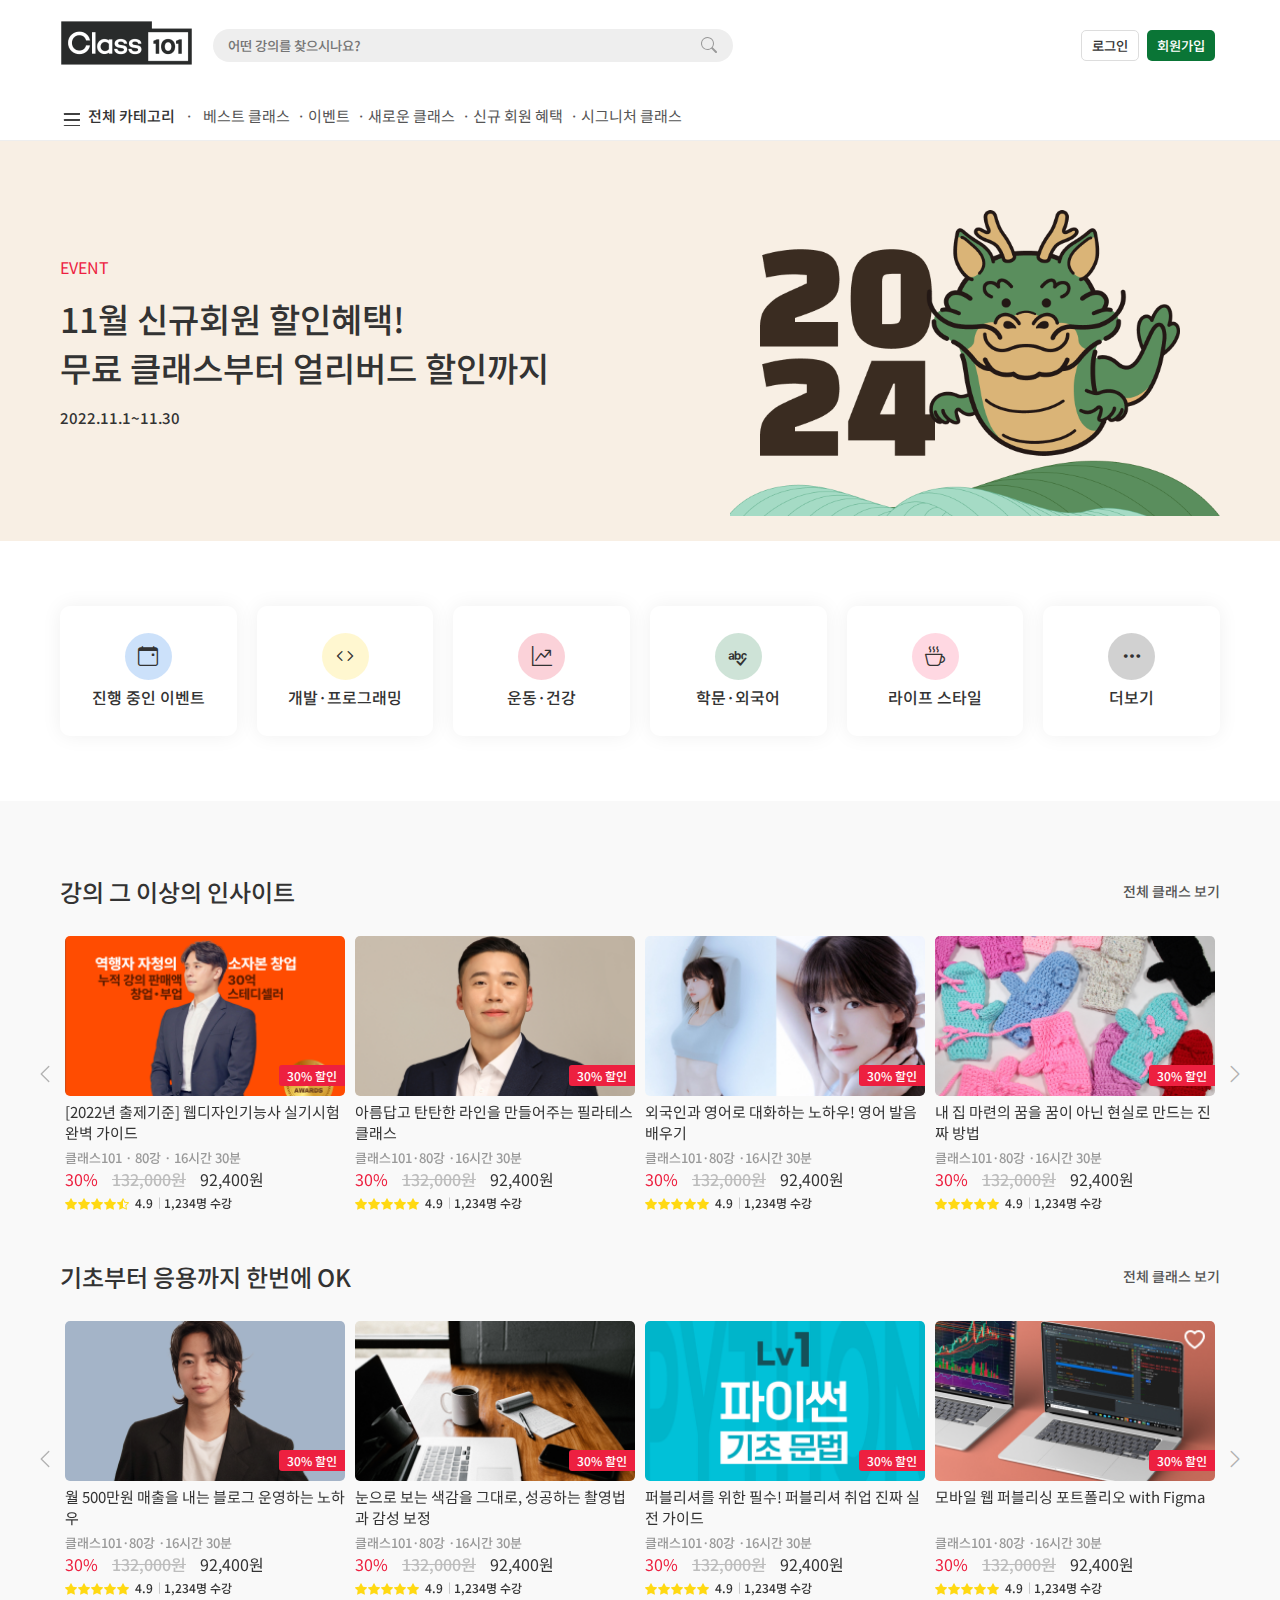
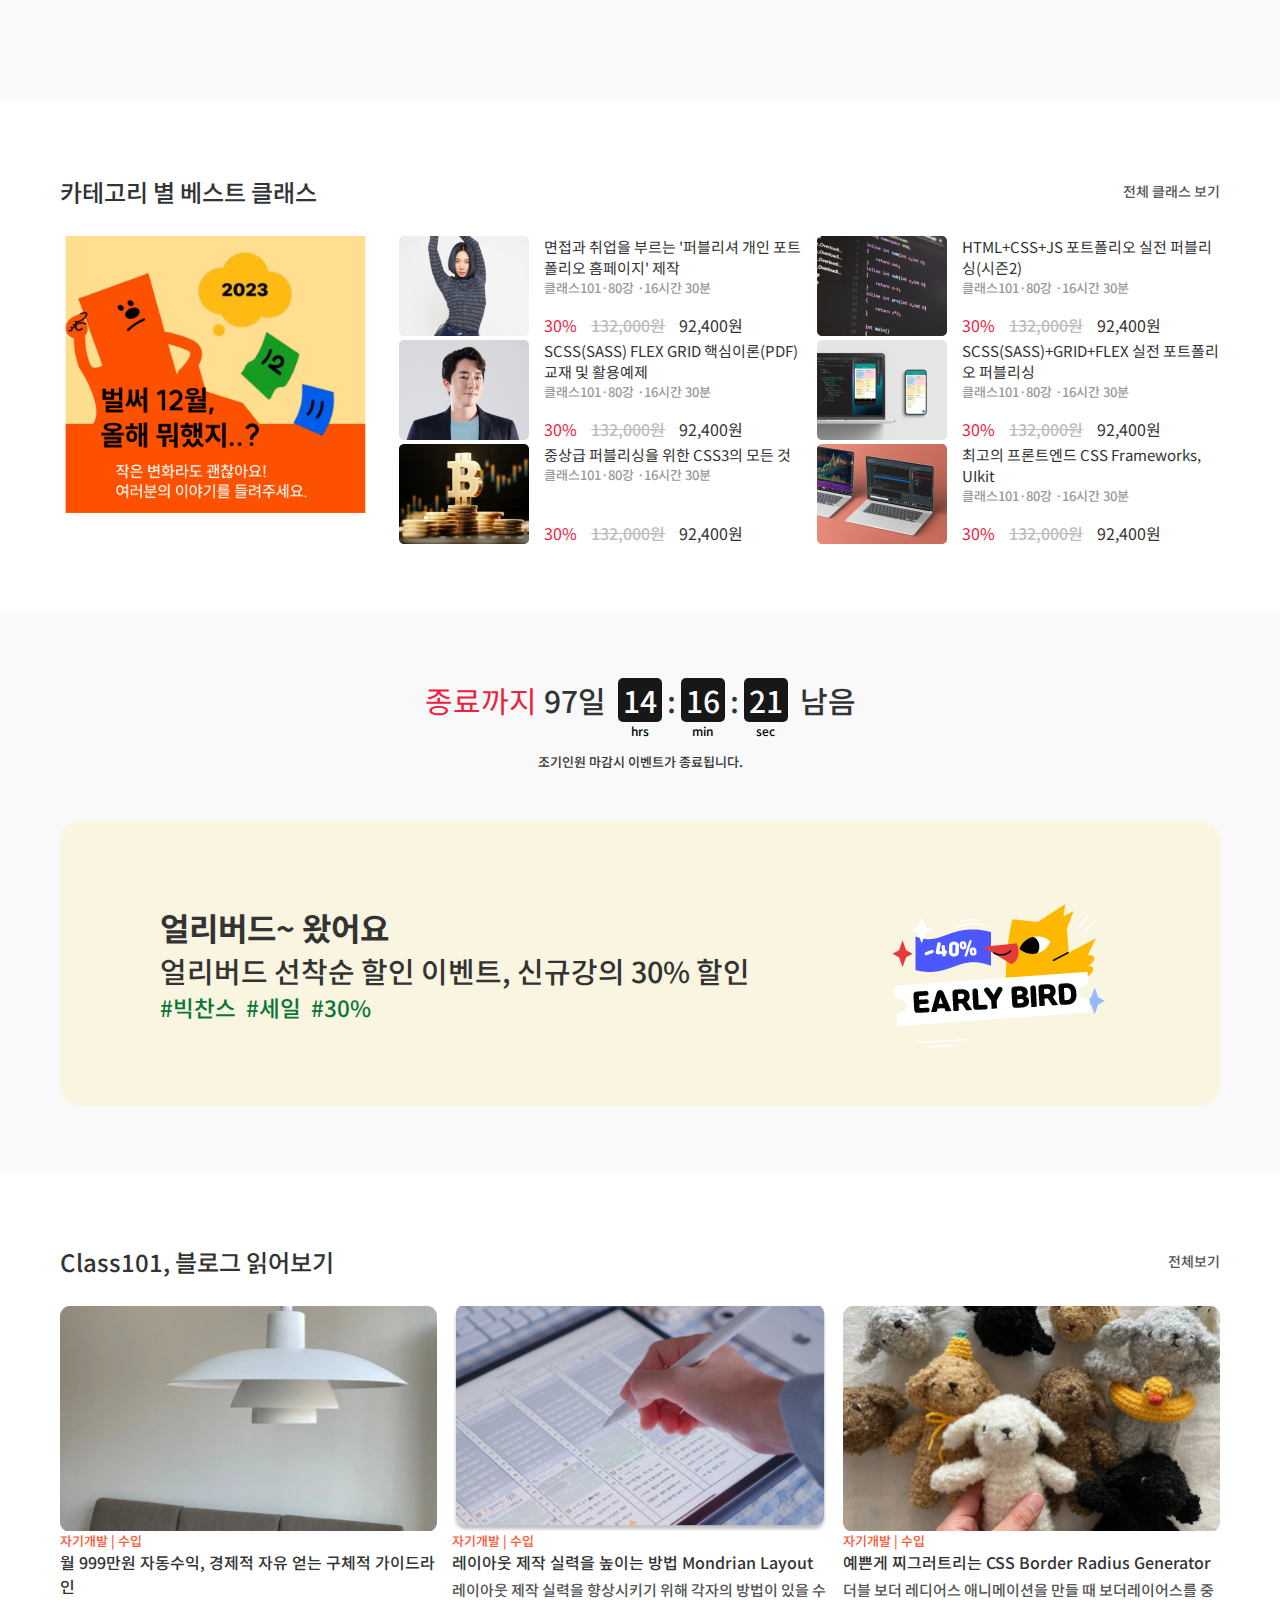
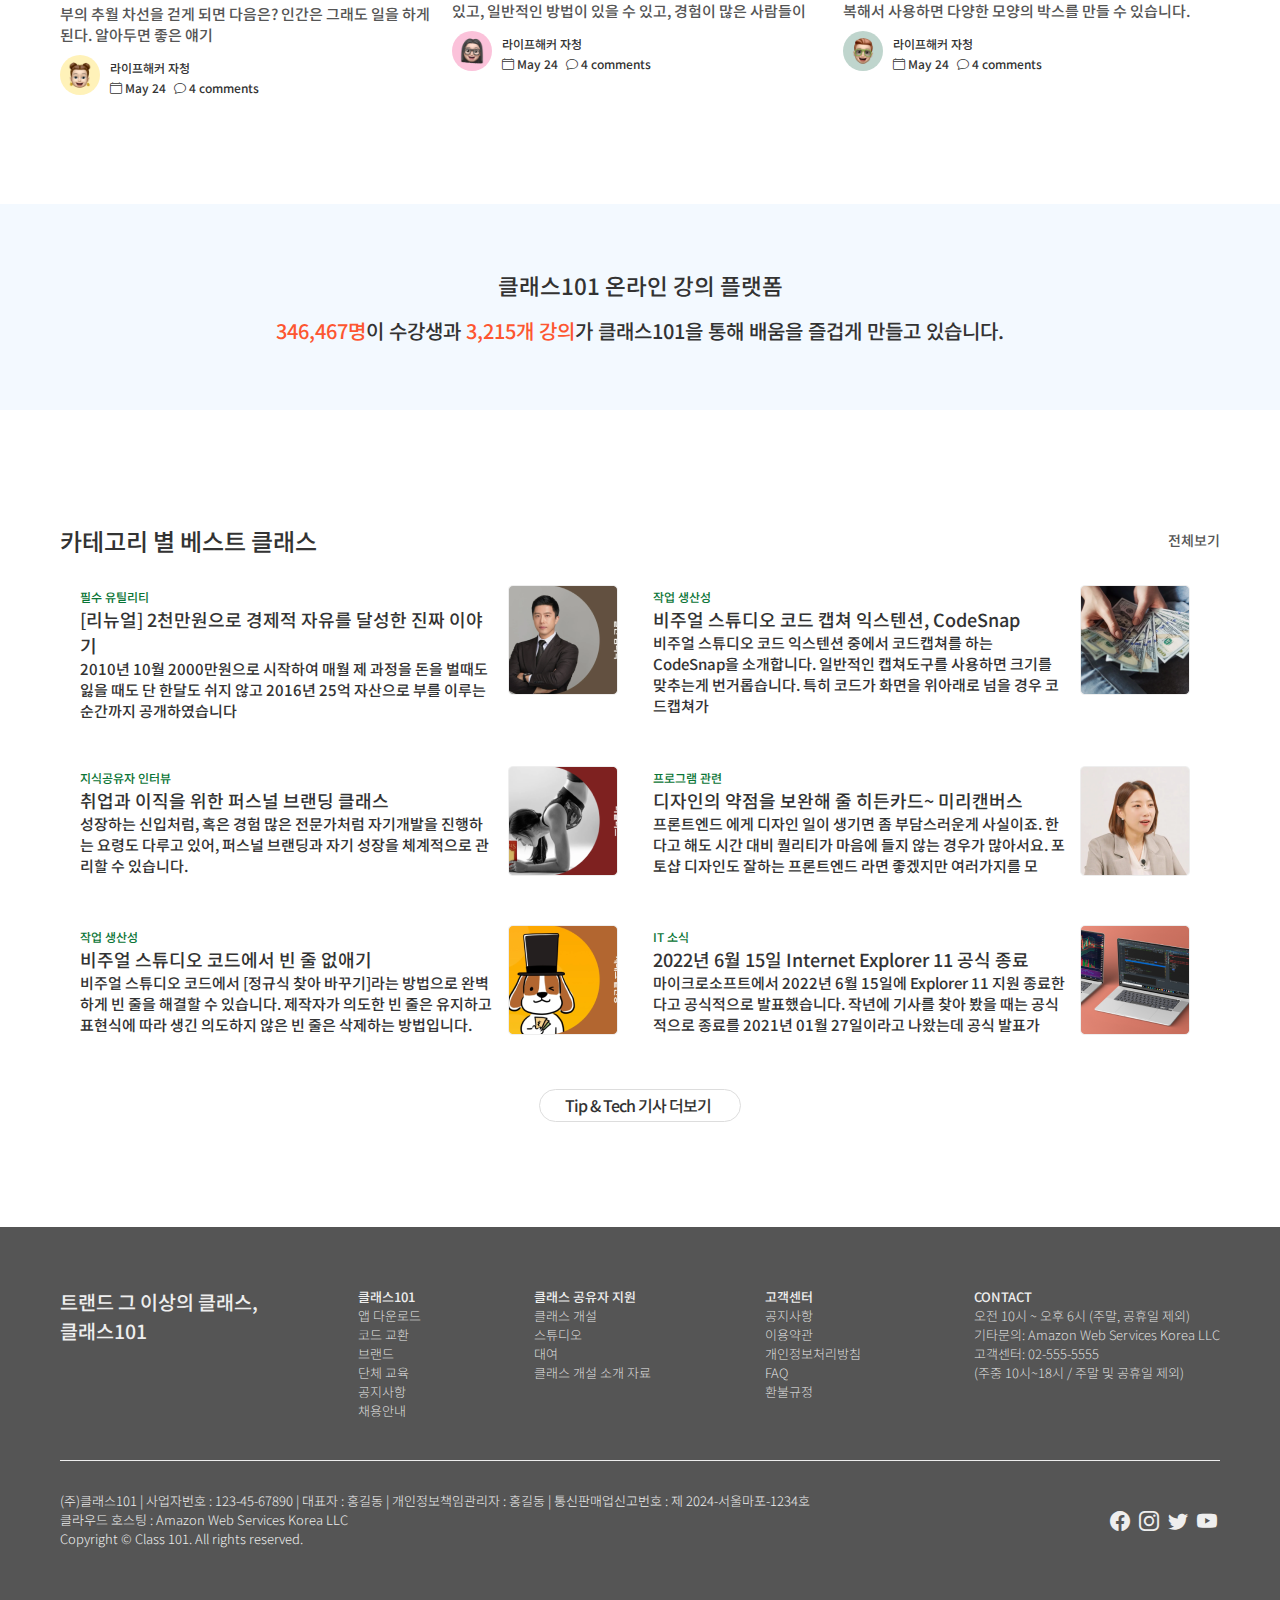
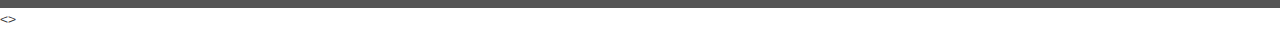
==== commit 536f5ae9: "Add files via upload" ====
--- a/index.html
+++ b/index.html
@@ -62,32 +62,32 @@
   <section class="catergory-shorcut">
     <div class="catergory-shorcut-inner">
       <div class="catergory-shorcut-items">
-        <a href="/category-main.html" class="catergory-shorcut-item">
+        <a href="category-main.html" class="catergory-shorcut-item">
           <em>
             <i class="bi bi-calendar-event"></i>
           </em>
           <span>진행 중인 이벤트</span>
-        <a href="/category-main.html" class="catergory-shorcut-item">
+        <a href="category-main.html" class="catergory-shorcut-item">
           <em>
             <i class="bi bi-code"></i>
           </em>
           <span>개발·프로그래밍</span>
-        <a href="/category-main.html" class="catergory-shorcut-item">
+        <a href="category-main.html" class="catergory-shorcut-item">
           <em>
             <i class="bi bi-graph-up-arrow"></i>
           </em>
           <span>운동·건강</span>
-        <a href="/category-main.html" class="catergory-shorcut-item">
+        <a href="category-main.html" class="catergory-shorcut-item">
           <em>
             <i class="bi bi-spellcheck"></i>
           </em>
           <span>학문·외국어</span>
-        <a href="/category-main.html" class="catergory-shorcut-item">
+        <a href="category-main.html" class="catergory-shorcut-item">
           <em>
             <i class="bi bi-cup-hot"></i>
           </em>
           <span>라이프 스타일</span>
-        <a href="/category-main.html" class="catergory-shorcut-item">
+        <a href="category-main.html" class="catergory-shorcut-item">
           <em>
             <i class="bi bi-three-dots"></i>
           </em>
@@ -974,6 +974,6 @@
     })
   });
 </script>
-<script src="script/costom.js"></script>
+<script src="script/custom.js"></script>
 </body>
 <>